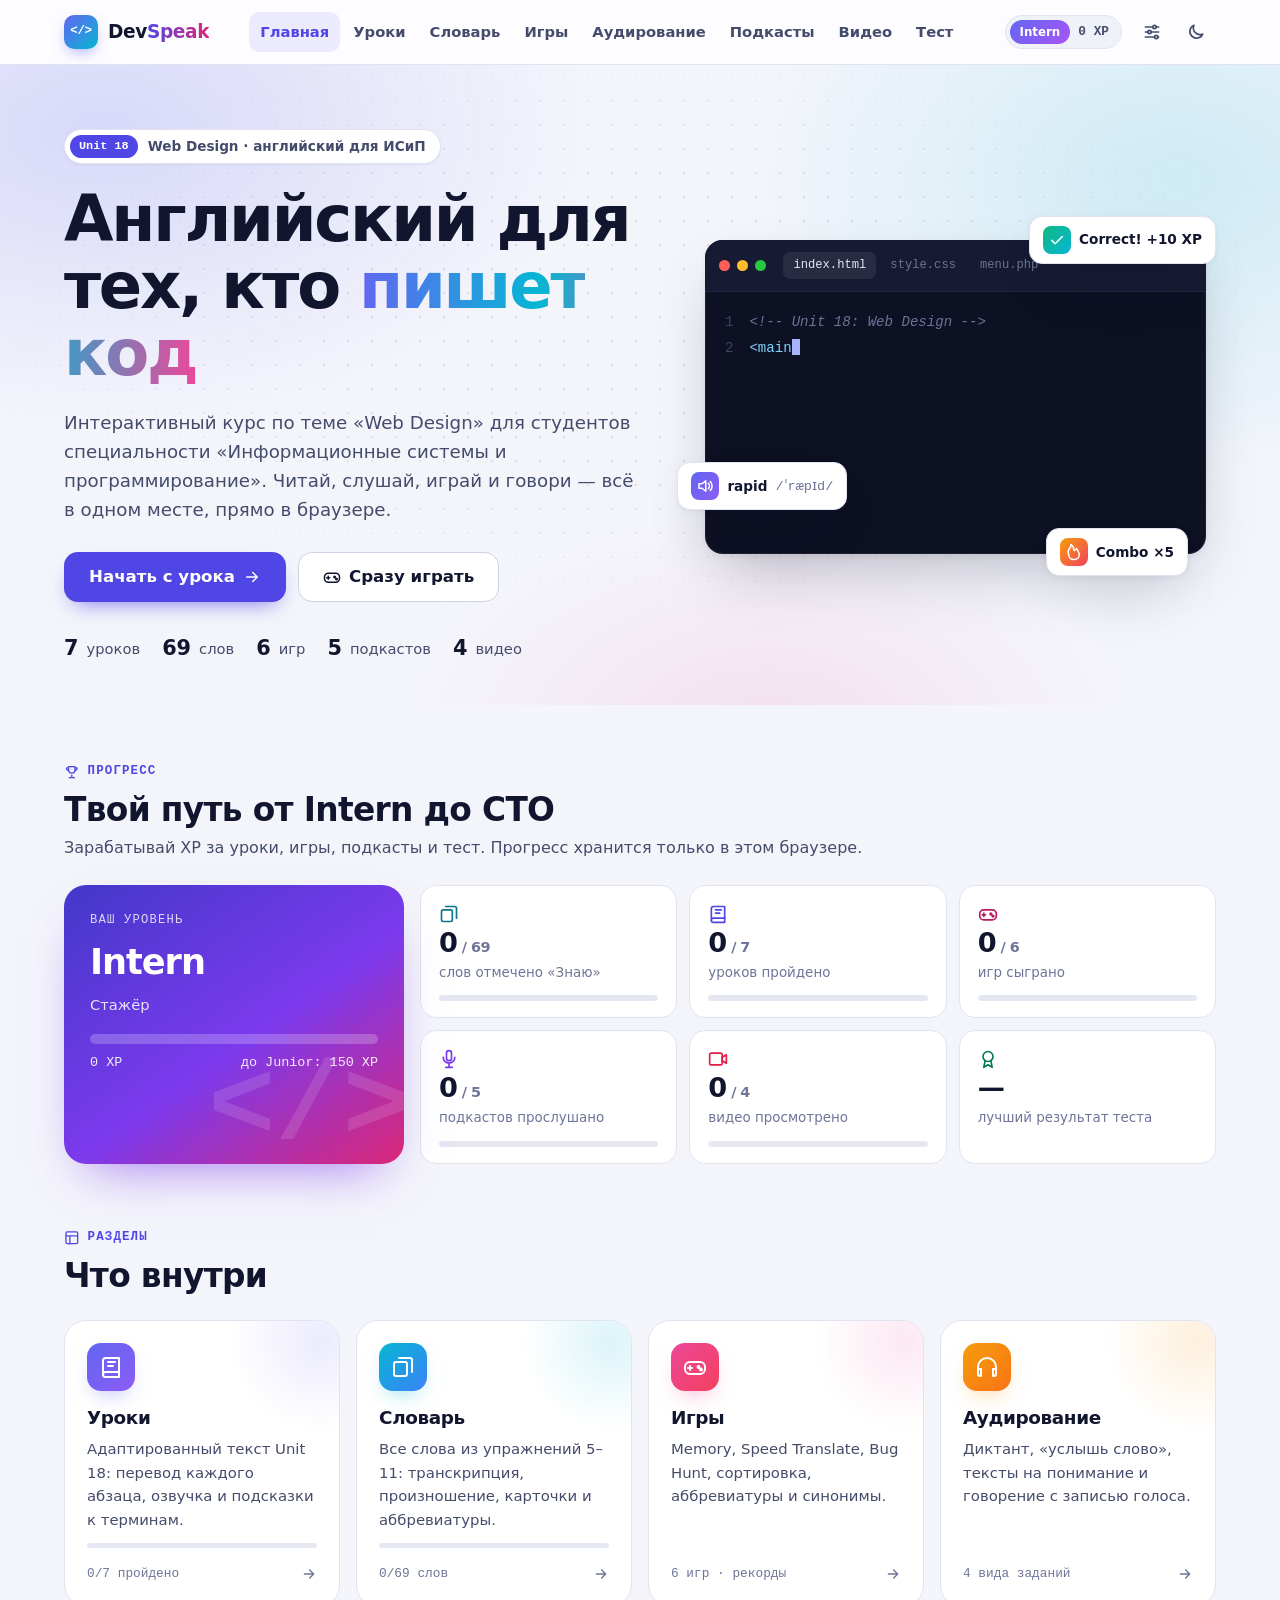
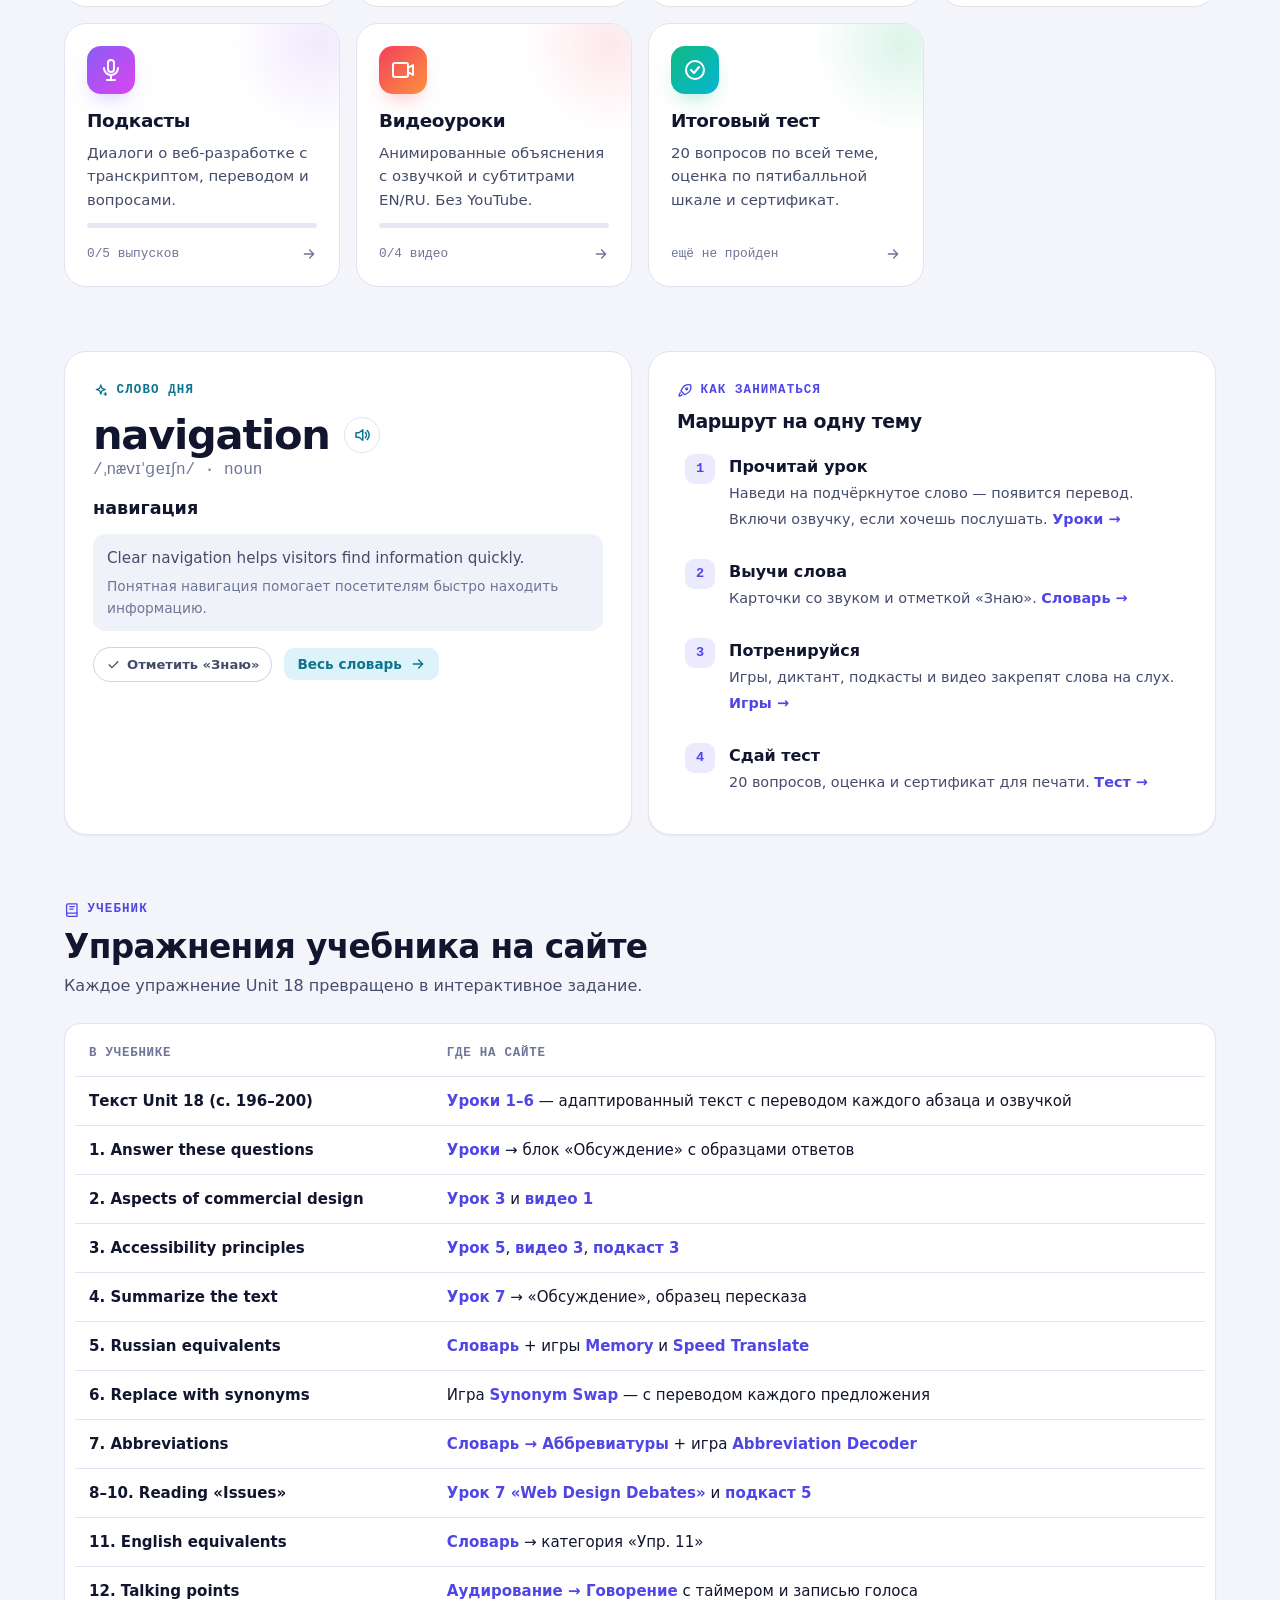
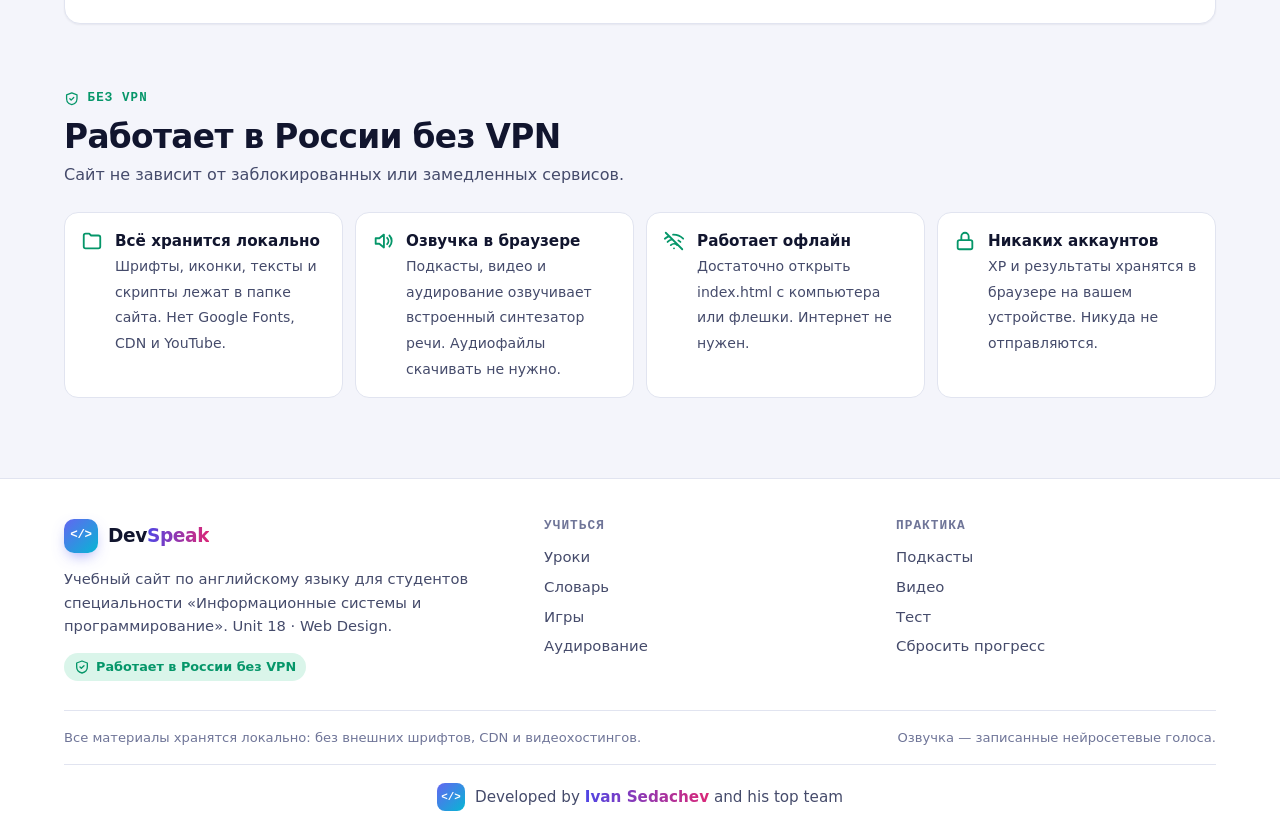
==== index.html @ ff0ae67a "DevSpeak: English for ISIP students — Unit 18 Web Design Static learning site: lessons, vocabulary, " ====
<!doctype html>
<html lang="ru">
<head>
  <meta charset="utf-8">
  <meta name="viewport" content="width=device-width, initial-scale=1">
  <title>DevSpeak — английский для ИСиП</title>
  <meta name="description" content="Интерактивный курс английского для студентов специальности «Информационные системы и программирование»: Unit 18 Web Design. Уроки, словарь, игры, аудирование, подкасты, видео и тест.">
  <meta name="theme-color" content="#4f46e5">
  <link rel="icon" href="assets/img/favicon.svg" type="image/svg+xml">
  <link rel="stylesheet" href="assets/css/style.css">
  <script>try{var t=localStorage.getItem('devspeak:theme');if(t)document.documentElement.dataset.theme=t}catch(e){}</script>
</head>
<body data-page="home">
  <div id="site-header"></div>

  <main id="main">
    <section class="hero">
      <div class="container hero-grid">
        <div>
          <span class="hero-badge"><b>Unit 18</b> Web Design · английский для ИСиП</span>
          <h1>Английский для тех, кто <span class="grad-text">пишет код</span></h1>
          <p class="hero-lead">Интерактивный курс по теме «Web Design» для студентов специальности «Информационные системы и программирование». Читай, слушай, играй и говори — всё в одном месте, прямо в браузере.</p>
          <div class="hero-cta">
            <a class="btn btn-primary btn-lg" href="lessons.html">Начать с урока <i data-icon="arrowRight"></i></a>
            <a class="btn btn-lg" href="games.html"><i data-icon="gamepad"></i> Сразу играть</a>
          </div>
          <div class="hero-facts" id="hero-facts"></div>
        </div>

        <div class="hero-visual" aria-hidden="true">
          <div class="code-window">
            <div class="cw-bar">
              <span class="cw-dot"></span><span class="cw-dot"></span><span class="cw-dot"></span>
              <div class="cw-tabs" id="cw-tabs"></div>
            </div>
            <div class="cw-body" id="cw-body"></div>
          </div>
          <div class="float-badge fb-1"><span class="ico"><i data-icon="check"></i></span> Correct! +10 XP</div>
          <div class="float-badge fb-2"><span class="ico"><i data-icon="volume"></i></span> rapid <span class="mono">/ˈræpɪd/</span></div>
          <div class="float-badge fb-3"><span class="ico"><i data-icon="flame"></i></span> Combo ×5</div>
        </div>
      </div>
    </section>

    <section class="section" id="progress">
      <div class="container">
        <div class="section-head">
          <div>
            <span class="eyebrow"><i data-icon="trophy"></i> Прогресс</span>
            <h2>Твой путь от Intern до CTO</h2>
            <p>Зарабатывай XP за уроки, игры, подкасты и тест. Прогресс хранится только в этом браузере.</p>
          </div>
        </div>
        <div class="progress-panel" id="progress-panel"></div>
      </div>
    </section>

    <section class="section">
      <div class="container">
        <div class="section-head">
          <div>
            <span class="eyebrow"><i data-icon="layout"></i> Разделы</span>
            <h2>Что внутри</h2>
          </div>
        </div>
        <div class="module-grid" id="module-grid"></div>
      </div>
    </section>

    <section class="section">
      <div class="container home-duo">
        <div class="card card-lg wotd ac-cyan" id="wotd"></div>
        <div class="card card-lg">
          <span class="eyebrow"><i data-icon="rocket"></i> Как заниматься</span>
          <h3 style="margin-bottom:10px">Маршрут на одну тему</h3>
          <ol class="path">
            <li><div><b>Прочитай урок</b><span>Наведи на подчёркнутое слово — появится перевод. Включи озвучку, если хочешь послушать. <a href="lessons.html">Уроки →</a></span></div></li>
            <li><div><b>Выучи слова</b><span>Карточки со звуком и отметкой «Знаю». <a href="vocabulary.html">Словарь →</a></span></div></li>
            <li><div><b>Потренируйся</b><span>Игры, диктант, подкасты и видео закрепят слова на слух. <a href="games.html">Игры →</a></span></div></li>
            <li><div><b>Сдай тест</b><span>20 вопросов, оценка и сертификат для печати. <a href="test.html">Тест →</a></span></div></li>
          </ol>
        </div>
      </div>
    </section>

    <section class="section">
      <div class="container">
        <div class="section-head">
          <div>
            <span class="eyebrow"><i data-icon="book"></i> Учебник</span>
            <h2>Упражнения учебника на сайте</h2>
            <p>Каждое упражнение Unit 18 превращено в интерактивное задание.</p>
          </div>
        </div>
        <div class="card table-wrap" style="padding:8px 10px">
          <table class="map-table">
            <thead><tr><th>В учебнике</th><th>Где на сайте</th></tr></thead>
            <tbody>
              <tr><td>Текст Unit 18 (с. 196–200)</td><td><a href="lessons.html">Уроки 1–6</a> — адаптированный текст с переводом каждого абзаца и озвучкой</td></tr>
              <tr><td>1. Answer these questions</td><td><a href="lessons.html">Уроки</a> → блок «Обсуждение» с образцами ответов</td></tr>
              <tr><td>2. Aspects of commercial design</td><td><a href="lessons.html#l3">Урок 3</a> и <a href="video.html">видео 1</a></td></tr>
              <tr><td>3. Accessibility principles</td><td><a href="lessons.html#l5">Урок 5</a>, <a href="video.html#v3">видео 3</a>, <a href="podcasts.html#p3">подкаст 3</a></td></tr>
              <tr><td>4. Summarize the text</td><td><a href="lessons.html#l7">Урок 7</a> → «Обсуждение», образец пересказа</td></tr>
              <tr><td>5. Russian equivalents</td><td><a href="vocabulary.html">Словарь</a> + игры <a href="games.html#memory">Memory</a> и <a href="games.html#speed">Speed Translate</a></td></tr>
              <tr><td>6. Replace with synonyms</td><td>Игра <a href="games.html#synonym">Synonym Swap</a> — с переводом каждого предложения</td></tr>
              <tr><td>7. Abbreviations</td><td><a href="vocabulary.html#abbr">Словарь → Аббревиатуры</a> + игра <a href="games.html#abbr">Abbreviation Decoder</a></td></tr>
              <tr><td>8–10. Reading «Issues»</td><td><a href="lessons.html#l7">Урок 7 «Web Design Debates»</a> и <a href="podcasts.html#p5">подкаст 5</a></td></tr>
              <tr><td>11. English equivalents</td><td><a href="vocabulary.html">Словарь</a> → категория «Упр. 11»</td></tr>
              <tr><td>12. Talking points</td><td><a href="listening.html#speaking">Аудирование → Говорение</a> с таймером и записью голоса</td></tr>
            </tbody>
          </table>
        </div>
      </div>
    </section>

    <section class="section">
      <div class="container">
        <div class="section-head">
          <div>
            <span class="eyebrow ac-green" style="color:var(--success)"><i data-icon="shield"></i> Без VPN</span>
            <h2>Работает в России без VPN</h2>
            <p>Сайт не зависит от заблокированных или замедленных сервисов.</p>
          </div>
        </div>
        <div class="feature-list">
          <div class="feature"><i data-icon="folder"></i><div><b>Всё хранится локально</b><span>Шрифты, иконки, тексты и скрипты лежат в папке сайта. Нет Google Fonts, CDN и YouTube.</span></div></div>
          <div class="feature"><i data-icon="volume"></i><div><b>Озвучка в браузере</b><span>Подкасты, видео и аудирование озвучивает встроенный синтезатор речи. Аудиофайлы скачивать не нужно.</span></div></div>
          <div class="feature"><i data-icon="wifiOff"></i><div><b>Работает офлайн</b><span>Достаточно открыть index.html с компьютера или флешки. Интернет не нужен.</span></div></div>
          <div class="feature"><i data-icon="lock"></i><div><b>Никаких аккаунтов</b><span>XP и результаты хранятся в браузере на вашем устройстве. Никуда не отправляются.</span></div></div>
        </div>
      </div>
    </section>
  </main>

  <div id="site-footer"></div>

  <script src="assets/js/data/vocab.js"></script>
  <script src="assets/js/data/lessons.js"></script>
  <script src="assets/js/data/media.js"></script>
  <script src="assets/js/data/practice.js"></script>
  <script src="assets/js/data/audio.js"></script>
  <script src="assets/js/core.js"></script>
  <script src="assets/js/pages/home.js"></script>
</body>
</html>
---- assets/css/style.css ----
/* =========================================================
   DevSpeak — English for ISIP students (Unit 18: Web Design)
   Pure CSS. No external fonts, frameworks or CDNs.
   ========================================================= */

/* ---------- Tokens ---------- */
:root {
  --font: "Segoe UI Variable Text", "Segoe UI", system-ui, -apple-system, Roboto, "Helvetica Neue", Arial, sans-serif;
  --font-display: "Segoe UI Variable Display", "Segoe UI", system-ui, -apple-system, Roboto, "Helvetica Neue", Arial, sans-serif;
  --mono: "Cascadia Code", "JetBrains Mono", "Fira Code", Consolas, "SFMono-Regular", Menlo, monospace;
  --radius-sm: 10px;
  --radius: 16px;
  --radius-lg: 22px;
  --container: 1200px;
  --header-h: 64px;

  color-scheme: light;
  --bg: #f4f5fb;
  --surface: #ffffff;
  --surface-2: #f0f2f9;
  --surface-3: #e5e8f3;
  --text: #11152e;
  --text-2: #454b6b;
  --muted: #6f7598;
  --border: #e1e4f0;
  --border-2: #cdd2e5;
  --primary: #4f46e5;
  --primary-strong: #4f46e5;
  --primary-soft: #ecebfd;
  --grid-dot: rgba(17, 21, 46, .11);
  --glass: rgba(255, 255, 255, .78);

  --indigo: #4f46e5;  --indigo-soft: #ecebfd;
  --cyan: #0e7490;    --cyan-soft: #dcf4f9;
  --pink: #be185d;    --pink-soft: #fce8f2;
  --orange: #b45309;  --orange-soft: #fdf0dc;
  --violet: #7c3aed;  --violet-soft: #f1eafe;
  --rose: #e11d48;    --rose-soft: #fde8ec;
  --green: #047857;   --green-soft: #dcf4ea;
  --danger: #dc2626;  --danger-soft: #fde7e7;
  --success: #059669; --success-soft: #daf5ea;

  --shadow-sm: 0 1px 2px rgba(17, 21, 46, .06);
  --shadow: 0 1px 2px rgba(17, 21, 46, .05), 0 8px 24px -8px rgba(17, 21, 46, .14);
  --shadow-lg: 0 2px 6px rgba(17, 21, 46, .05), 0 28px 60px -18px rgba(17, 21, 46, .28);

  --hero-glow-1: rgba(99, 102, 241, .20);
  --hero-glow-2: rgba(6, 182, 212, .16);
  --hero-glow-3: rgba(236, 72, 153, .12);
  --brand-grad: linear-gradient(90deg, #4f46e5, #db2777);

  /* code surfaces are always dark */
  --code-bg: #0e1124;
  --code-bar: #161a33;
  --code-text: #e2e6f5;
  --code-muted: #6c7396;
  --tk-tag: #7dd3fc;
  --tk-attr: #c4b5fd;
  --tk-str: #86efac;
  --tk-com: #6c7396;
  --tk-kw: #f9a8d4;
  --tk-var: #fcd34d;
  --tk-num: #fdba74;
  --tk-prop: #67e8f9;
}

@media (prefers-color-scheme: dark) {
  :root:not([data-theme="light"]) {
    color-scheme: dark;
    --bg: #090c1a;
    --surface: #11152a;
    --surface-2: #171c35;
    --surface-3: #212747;
    --text: #eceefb;
    --text-2: #b3b9d8;
    --muted: #8087ab;
    --border: #232948;
    --border-2: #333a63;
    --primary: #a5a0ff;
    --primary-strong: #5b52f0;
    --primary-soft: rgba(129, 120, 255, .16);
    --grid-dot: rgba(255, 255, 255, .07);
    --glass: rgba(9, 12, 26, .78);
    --indigo: #a5a0ff;  --indigo-soft: rgba(129, 120, 255, .16);
    --cyan: #5ee0f5;    --cyan-soft: rgba(34, 211, 238, .13);
    --pink: #f78cc4;    --pink-soft: rgba(244, 114, 182, .14);
    --orange: #fbbf5c;  --orange-soft: rgba(251, 191, 36, .13);
    --violet: #c4a8ff;  --violet-soft: rgba(167, 139, 250, .15);
    --rose: #fb7f96;    --rose-soft: rgba(251, 113, 133, .14);
    --green: #4ade9c;   --green-soft: rgba(52, 211, 153, .13);
    --danger: #f87171;  --danger-soft: rgba(248, 113, 113, .15);
    --success: #34d399; --success-soft: rgba(52, 211, 153, .15);
    --shadow-sm: 0 1px 2px rgba(0, 0, 0, .4);
    --shadow: 0 1px 2px rgba(0, 0, 0, .3), 0 10px 30px -10px rgba(0, 0, 0, .6);
    --shadow-lg: 0 30px 60px -20px rgba(0, 0, 0, .75);
    --hero-glow-1: rgba(99, 102, 241, .30);
    --hero-glow-2: rgba(6, 182, 212, .16);
    --hero-glow-3: rgba(236, 72, 153, .15);
    --brand-grad: linear-gradient(90deg, #a5a0ff, #f78cc4);
  }
}

:root[data-theme="dark"] {
  color-scheme: dark;
  --bg: #090c1a;
  --surface: #11152a;
  --surface-2: #171c35;
  --surface-3: #212747;
  --text: #eceefb;
  --text-2: #b3b9d8;
  --muted: #8087ab;
  --border: #232948;
  --border-2: #333a63;
  --primary: #a5a0ff;
  --primary-strong: #5b52f0;
  --primary-soft: rgba(129, 120, 255, .16);
  --grid-dot: rgba(255, 255, 255, .07);
  --glass: rgba(9, 12, 26, .78);
  --indigo: #a5a0ff;  --indigo-soft: rgba(129, 120, 255, .16);
  --cyan: #5ee0f5;    --cyan-soft: rgba(34, 211, 238, .13);
  --pink: #f78cc4;    --pink-soft: rgba(244, 114, 182, .14);
  --orange: #fbbf5c;  --orange-soft: rgba(251, 191, 36, .13);
  --violet: #c4a8ff;  --violet-soft: rgba(167, 139, 250, .15);
  --rose: #fb7f96;    --rose-soft: rgba(251, 113, 133, .14);
  --green: #4ade9c;   --green-soft: rgba(52, 211, 153, .13);
  --danger: #f87171;  --danger-soft: rgba(248, 113, 113, .15);
  --success: #34d399; --success-soft: rgba(52, 211, 153, .15);
  --shadow-sm: 0 1px 2px rgba(0, 0, 0, .4);
  --shadow: 0 1px 2px rgba(0, 0, 0, .3), 0 10px 30px -10px rgba(0, 0, 0, .6);
  --shadow-lg: 0 30px 60px -20px rgba(0, 0, 0, .75);
  --hero-glow-1: rgba(99, 102, 241, .30);
  --hero-glow-2: rgba(6, 182, 212, .16);
  --hero-glow-3: rgba(236, 72, 153, .15);
  --brand-grad: linear-gradient(90deg, #a5a0ff, #f78cc4);
}

/* Module accents */
.ac-indigo { --accent: var(--indigo); --accent-soft: var(--indigo-soft); --accent-grad: linear-gradient(135deg, #6366f1, #8b5cf6); --accent-shadow: rgba(99, 102, 241, .55); }
.ac-cyan   { --accent: var(--cyan);   --accent-soft: var(--cyan-soft);   --accent-grad: linear-gradient(135deg, #06b6d4, #3b82f6); --accent-shadow: rgba(6, 182, 212, .5); }
.ac-pink   { --accent: var(--pink);   --accent-soft: var(--pink-soft);   --accent-grad: linear-gradient(135deg, #ec4899, #f43f5e); --accent-shadow: rgba(236, 72, 153, .5); }
.ac-orange { --accent: var(--orange); --accent-soft: var(--orange-soft); --accent-grad: linear-gradient(135deg, #f59e0b, #f97316); --accent-shadow: rgba(245, 158, 11, .5); }
.ac-violet { --accent: var(--violet); --accent-soft: var(--violet-soft); --accent-grad: linear-gradient(135deg, #8b5cf6, #d946ef); --accent-shadow: rgba(139, 92, 246, .5); }
.ac-rose   { --accent: var(--rose);   --accent-soft: var(--rose-soft);   --accent-grad: linear-gradient(135deg, #f43f5e, #fb923c); --accent-shadow: rgba(244, 63, 94, .5); }
.ac-green  { --accent: var(--green);  --accent-soft: var(--green-soft);  --accent-grad: linear-gradient(135deg, #10b981, #06b6d4); --accent-shadow: rgba(16, 185, 129, .5); }

/* ---------- Base ---------- */
*, *::before, *::after { box-sizing: border-box; }
html { -webkit-text-size-adjust: 100%; scroll-padding-top: calc(var(--header-h) + 16px); }
body {
  margin: 0;
  min-height: 100vh;
  display: flex;
  flex-direction: column;
  font-family: var(--font);
  font-size: 16px;
  line-height: 1.6;
  color: var(--text);
  background: var(--bg);
  -webkit-font-smoothing: antialiased;
  overflow-x: hidden;
}
main { flex: 1; }
img, svg { display: block; max-width: 100%; }
a { color: inherit; text-decoration: none; }
button, input, select, textarea { font: inherit; color: inherit; }
button { cursor: pointer; }
h1, h2, h3, h4 { font-family: var(--font-display); line-height: 1.15; letter-spacing: -0.02em; margin: 0 0 .5em; color: var(--text); }
h1 { font-size: clamp(2rem, 4.2vw, 3rem); font-weight: 800; }
h2 { font-size: clamp(1.5rem, 2.6vw, 2.05rem); font-weight: 750; }
h3 { font-size: 1.18rem; font-weight: 700; }
p { margin: 0 0 1em; }
::selection { background: rgba(99, 102, 241, .25); }
:focus-visible { outline: 3px solid var(--primary); outline-offset: 2px; }
[hidden] { display: none !important; }
.container { width: 100%; max-width: var(--container); margin: 0 auto; padding: 0 24px; }
@media (max-width: 600px) { .container { padding: 0 16px; } }
.sr-only { position: absolute; width: 1px; height: 1px; padding: 0; margin: -1px; overflow: hidden; clip: rect(0 0 0 0); white-space: nowrap; border: 0; }
.muted { color: var(--muted); }
.mono { font-family: var(--mono); }
.mono, .cw-body, .sc-codewin pre, code, pre { font-variant-ligatures: none; font-feature-settings: "calt" 0, "liga" 0; }
.i { width: 1.25em; height: 1.25em; fill: none; stroke: currentColor; stroke-width: 2; stroke-linecap: round; stroke-linejoin: round; flex: none; }
.stack { display: flex; flex-direction: column; gap: 16px; }
.row { display: flex; align-items: center; gap: 12px; flex-wrap: wrap; }
.spacer { flex: 1; }
.center { text-align: center; }

/* ---------- Header ---------- */
.site-header {
  position: sticky; top: 0; z-index: 50;
  background: var(--glass);
  backdrop-filter: saturate(170%) blur(14px);
  -webkit-backdrop-filter: saturate(170%) blur(14px);
  border-bottom: 1px solid var(--border);
}
.header-inner { height: var(--header-h); display: flex; align-items: center; gap: 16px; }
.brand { display: inline-flex; align-items: center; gap: 10px; font-family: var(--font-display); font-weight: 800; font-size: 1.16rem; letter-spacing: -0.02em; flex: none; }
.brand-mark {
  width: 34px; height: 34px; border-radius: 10px; display: grid; place-items: center;
  background: linear-gradient(135deg, #6366f1, #06b6d4); color: #fff;
  font-family: var(--mono); font-size: .78rem; font-weight: 700;
  box-shadow: 0 6px 16px -6px rgba(99, 102, 241, .8);
}
.brand-name b { background: var(--brand-grad); -webkit-background-clip: text; background-clip: text; color: transparent; }
.nav { flex: 1; display: flex; align-items: center; justify-content: center; gap: 2px; }
.nav a {
  display: inline-flex; align-items: center; gap: 10px;
  padding: 8px 11px; border-radius: 10px;
  font-size: .92rem; font-weight: 600; color: var(--text-2); white-space: nowrap;
  transition: background .15s, color .15s;
}
.nav a .i { display: none; width: 20px; height: 20px; }
.nav a:hover { background: var(--surface-2); color: var(--text); }
.nav a.is-active { color: var(--primary); background: var(--primary-soft); }
.header-actions { position: relative; display: flex; align-items: center; gap: 4px; flex: none; }
.icon-btn {
  width: 40px; height: 40px; display: inline-grid; place-items: center; border-radius: 11px;
  border: 1px solid transparent; background: transparent; color: var(--text-2); transition: .15s;
}
.icon-btn:hover { background: var(--surface-2); color: var(--text); }
.icon-btn .i { width: 20px; height: 20px; }
.icon-btn.sm { width: 32px; height: 32px; border-radius: 9px; }
.icon-btn.sm .i { width: 17px; height: 17px; }
.menu-btn { display: none; }
.xp-chip {
  display: inline-flex; align-items: center; gap: 8px; padding: 4px 12px 4px 4px; margin-right: 6px;
  border-radius: 999px; background: var(--surface-2); border: 1px solid var(--border);
  font-size: .8rem; font-weight: 650; white-space: nowrap;
}
.xp-lvl { padding: 3px 10px; border-radius: 999px; background: linear-gradient(135deg, #6366f1, #a855f7); color: #fff; font-size: .74rem; }
.xp-num { font-family: var(--mono); color: var(--text-2); }
@media (max-width: 1080px) {
  .menu-btn { display: inline-grid; }
  .nav {
    position: absolute; top: var(--header-h); left: 0; right: 0;
    display: none; flex-direction: column; align-items: stretch; gap: 2px;
    padding: 10px 16px 18px; background: var(--surface);
    border-bottom: 1px solid var(--border); box-shadow: var(--shadow-lg);
    max-height: calc(100vh - var(--header-h)); overflow-y: auto;
  }
  .site-header.nav-open .nav { display: flex; }
  .nav a { padding: 12px 14px; font-size: 1rem; }
  .nav a .i { display: block; }
  .header-actions { margin-left: auto; }
}
@media (max-width: 480px) {
  .xp-num { display: none; }
  .xp-chip { padding-right: 4px; margin-right: 0; }
  .brand-name { display: none; }
}

/* Popover (voice settings) */
.popover {
  position: absolute; top: calc(100% + 12px); right: 0; z-index: 60;
  width: min(340px, calc(100vw - 32px));
  background: var(--surface); border: 1px solid var(--border); border-radius: 16px;
  box-shadow: var(--shadow-lg); padding: 16px;
}
.pop-head { display: flex; align-items: center; justify-content: space-between; margin-bottom: 12px; }
.pop-head strong { font-size: 1rem; }
.field { display: flex; flex-direction: column; gap: 6px; margin-bottom: 14px; font-size: .88rem; color: var(--text-2); font-weight: 600; }
.pop-note { font-size: .82rem; color: var(--text-2); margin: 12px 0 0; line-height: 1.5; }
.pop-note.warn { padding: 10px 12px; border-radius: 10px; background: var(--orange-soft); color: var(--text); }
input[type="range"] { width: 100%; accent-color: var(--primary-strong); }

/* ---------- Footer ---------- */
.site-footer { margin-top: 72px; border-top: 1px solid var(--border); background: var(--surface); }
.footer-inner { display: grid; grid-template-columns: 1.4fr 1fr 1fr; gap: 32px; padding: 40px 0 28px; }
.footer-inner p { color: var(--text-2); font-size: .92rem; }
.footer-inner h4 { font-size: .8rem; text-transform: uppercase; letter-spacing: .08em; color: var(--muted); margin-bottom: 12px; font-family: var(--mono); }
.footer-links { list-style: none; margin: 0; padding: 0; display: grid; gap: 6px; font-size: .93rem; color: var(--text-2); }
.footer-links a:hover { color: var(--primary); }
.footer-bottom { border-top: 1px solid var(--border); padding: 16px 0; font-size: .82rem; color: var(--muted); display: flex; justify-content: space-between; gap: 12px; flex-wrap: wrap; }
.footer-credit { display: flex; align-items: center; justify-content: center; gap: 10px; padding: 18px 0 28px; border-top: 1px solid var(--border); font-size: .95rem; color: var(--text-2); text-align: center; }
.footer-credit b { background: var(--brand-grad); -webkit-background-clip: text; background-clip: text; color: transparent; font-weight: 800; }
.credit-mark { flex: none; width: 28px; height: 28px; border-radius: 8px; display: grid; place-items: center; background: linear-gradient(135deg, #6366f1, #06b6d4); color: #fff; font-family: var(--mono); font-size: .68rem; font-weight: 700; }
.no-vpn { display: inline-flex; align-items: center; gap: 6px; padding: 4px 10px; border-radius: 999px; background: var(--success-soft); color: var(--success); font-weight: 650; font-size: .8rem; }
@media (max-width: 800px) { .footer-inner { grid-template-columns: 1fr; gap: 20px; } }

/* ---------- Buttons ---------- */
.btn {
  --b-bg: var(--surface); --b-fg: var(--text); --b-bd: var(--border-2);
  display: inline-flex; align-items: center; justify-content: center; gap: 8px;
  padding: 11px 18px; border-radius: 12px; border: 1px solid var(--b-bd);
  background: var(--b-bg); color: var(--b-fg);
  font-weight: 650; font-size: .95rem; line-height: 1.2; white-space: nowrap; user-select: none;
  transition: transform .12s ease, box-shadow .15s, background .15s, border-color .15s, filter .15s;
}
.btn:hover { border-color: var(--muted); }
.btn:active { transform: translateY(1px) scale(.985); }
.btn .i { width: 18px; height: 18px; }
.btn-primary { --b-bg: var(--primary-strong); --b-fg: #fff; --b-bd: transparent; box-shadow: 0 10px 22px -10px rgba(79, 70, 229, .75); }
.btn-primary:hover { filter: brightness(1.1); border-color: transparent; }
.btn-grad { --b-fg: #fff; --b-bd: transparent; background: var(--accent-grad, linear-gradient(135deg, #6366f1, #8b5cf6)); box-shadow: 0 10px 22px -10px var(--accent-shadow, rgba(99, 102, 241, .6)); }
.btn-grad:hover { filter: brightness(1.08); border-color: transparent; }
.btn-soft { --b-bg: var(--accent-soft, var(--primary-soft)); --b-fg: var(--accent, var(--primary)); --b-bd: transparent; }
.btn-soft:hover { border-color: transparent; filter: brightness(.97); }
.btn-ghost { --b-bg: transparent; }
.btn-ok { --b-bg: var(--success-soft); --b-fg: var(--success); --b-bd: transparent; }
.btn-bad { --b-bg: var(--danger-soft); --b-fg: var(--danger); --b-bd: transparent; }
.btn-ok:hover, .btn-bad:hover { border-color: transparent; filter: brightness(.97); }
.btn-sm { padding: 7px 12px; font-size: .85rem; border-radius: 10px; }
.btn-sm .i { width: 16px; height: 16px; }
.btn-lg { padding: 14px 24px; font-size: 1.04rem; border-radius: 14px; }
.btn-block { width: 100%; }
.btn:disabled, .btn.is-disabled { opacity: .5; pointer-events: none; }

.say-btn {
  width: 36px; height: 36px; border-radius: 50%; display: inline-grid; place-items: center; flex: none;
  border: 1px solid var(--border); background: var(--surface); color: var(--accent, var(--primary)); transition: .15s;
}
.say-btn:hover { background: var(--accent-soft, var(--primary-soft)); border-color: transparent; }
.say-btn .i { width: 18px; height: 18px; }
.say-btn.sm { width: 30px; height: 30px; }
.say-btn.sm .i { width: 15px; height: 15px; }
.is-speaking { animation: speak-pulse 1.1s ease-in-out infinite; background: var(--accent-soft, var(--primary-soft)) !important; }
@keyframes speak-pulse {
  0%, 100% { box-shadow: 0 0 0 0 rgba(99, 102, 241, .45); }
  50% { box-shadow: 0 0 0 7px rgba(99, 102, 241, 0); }
}

/* ---------- Form controls ---------- */
.input {
  width: 100%; padding: 11px 14px; border-radius: 12px; border: 1px solid var(--border-2);
  background: var(--surface); color: var(--text); transition: border-color .15s, box-shadow .15s;
}
.input::placeholder { color: var(--muted); }
.input:focus { outline: none; border-color: var(--primary); box-shadow: 0 0 0 4px var(--primary-soft); }
select.input { cursor: pointer; }
textarea.input { resize: vertical; min-height: 90px; line-height: 1.5; }
.search { position: relative; }
.search .i { position: absolute; left: 14px; top: 50%; transform: translateY(-50%); color: var(--muted); width: 18px; height: 18px; }
.search .input { padding-left: 42px; }

/* ---------- Cards, chips, tabs, bars ---------- */
.card { background: var(--surface); border: 1px solid var(--border); border-radius: var(--radius); padding: 24px; box-shadow: var(--shadow-sm); }
.card-lg { border-radius: var(--radius-lg); padding: 28px; }
@media (max-width: 600px) { .card, .card-lg { padding: 18px; } }
.chip {
  display: inline-flex; align-items: center; gap: 6px; padding: 6px 12px; border-radius: 999px;
  background: var(--surface); border: 1px solid var(--border); color: var(--text-2);
  font-size: .86rem; font-weight: 600; transition: .15s; white-space: nowrap;
}
button.chip:hover { border-color: var(--border-2); color: var(--text); }
.chip.is-active { background: var(--accent-soft, var(--primary-soft)); color: var(--accent, var(--primary)); border-color: transparent; }
.chip .i { width: 15px; height: 15px; }
.chips { display: flex; flex-wrap: wrap; gap: 8px; }
.tag-pill { display: inline-flex; align-items: center; gap: 4px; padding: 2px 8px; border-radius: 6px; background: var(--surface-2); color: var(--muted); font-size: .74rem; font-weight: 650; font-family: var(--mono); }
.badge { display: inline-flex; align-items: center; gap: 6px; padding: 4px 10px; border-radius: 999px; font-size: .78rem; font-weight: 700; background: var(--accent-soft, var(--primary-soft)); color: var(--accent, var(--primary)); }
.badge.ok { background: var(--success-soft); color: var(--success); }
.badge .i { width: 14px; height: 14px; }

.tabs { display: inline-flex; gap: 4px; padding: 4px; border-radius: 14px; background: var(--surface-2); border: 1px solid var(--border); flex-wrap: wrap; }
.tab {
  display: inline-flex; align-items: center; gap: 8px; padding: 9px 16px; border-radius: 10px; border: 0;
  background: transparent; color: var(--text-2); font-weight: 650; font-size: .93rem; transition: .15s;
}
.tab .i { width: 18px; height: 18px; }
.tab:hover { color: var(--text); }
.tab.is-active { background: var(--surface); color: var(--accent, var(--primary)); box-shadow: var(--shadow); }
@media (max-width: 600px) { .tabs { display: flex; } .tab { flex: 1 1 auto; justify-content: center; padding: 9px 10px; font-size: .86rem; } }

.bar { height: 8px; border-radius: 99px; background: var(--surface-3); overflow: hidden; }
.bar > span { display: block; height: 100%; width: var(--p, 0%); border-radius: inherit; background: var(--accent-grad, linear-gradient(90deg, #6366f1, #06b6d4)); transition: width .4s ease; }

.kbd { display: inline-block; padding: 1px 7px; border-radius: 6px; border: 1px solid var(--border-2); border-bottom-width: 2px; font-family: var(--mono); font-size: .78rem; color: var(--text-2); background: var(--surface); }

.notice { display: flex; gap: 12px; align-items: flex-start; padding: 14px 16px; border-radius: 14px; background: var(--orange-soft); color: var(--text); font-size: .92rem; margin-bottom: 20px; }
.notice .i { color: var(--orange); margin-top: 2px; }
.notice b { display: block; margin-bottom: 2px; }
.notice.info { background: var(--primary-soft); }
.notice.info .i { color: var(--primary); }

/* ---------- Section / page hero ---------- */
.section { padding: 56px 0 8px; }
.section-head { display: flex; align-items: flex-end; justify-content: space-between; gap: 16px; margin-bottom: 24px; flex-wrap: wrap; }
.section-head h2 { margin: 0; }
.section-head p { margin: 6px 0 0; color: var(--text-2); }
.eyebrow {
  display: inline-flex; align-items: center; gap: 8px; margin-bottom: 10px;
  font-family: var(--mono); font-size: .78rem; font-weight: 650; text-transform: uppercase; letter-spacing: .09em;
  color: var(--accent, var(--primary));
}
.page-hero { position: relative; isolation: isolate; padding: 44px 0 28px; }
.page-hero::before {
  content: ""; position: absolute; inset: 0; z-index: -1; pointer-events: none;
  background:
    radial-gradient(520px 240px at 12% 20%, var(--accent-soft, var(--primary-soft)), transparent 72%),
    radial-gradient(480px 220px at 88% 0%, var(--hero-glow-2), transparent 70%);
}
.page-hero-inner { display: flex; align-items: center; gap: 20px; }
.page-icon {
  width: 64px; height: 64px; border-radius: 18px; flex: none; display: grid; place-items: center;
  background: var(--accent-grad); color: #fff; box-shadow: 0 14px 30px -12px var(--accent-shadow);
}
.page-icon .i { width: 30px; height: 30px; }
.page-hero h1 { margin: 0 0 6px; }
.page-hero .lead { color: var(--text-2); font-size: 1.06rem; max-width: 70ch; margin: 0; }
@media (max-width: 600px) { .page-hero-inner { align-items: flex-start; } .page-icon { width: 52px; height: 52px; border-radius: 15px; } .page-icon .i { width: 24px; height: 24px; } }

/* ---------- Home: hero ---------- */
.hero { position: relative; isolation: isolate; padding: 64px 0 40px; }
.hero::before {
  content: ""; position: absolute; inset: 0; z-index: -2;
  background:
    radial-gradient(700px 420px at 8% 10%, var(--hero-glow-1), transparent 70%),
    radial-gradient(620px 420px at 92% 18%, var(--hero-glow-2), transparent 70%),
    radial-gradient(520px 320px at 60% 105%, var(--hero-glow-3), transparent 70%);
}
.hero::after {
  content: ""; position: absolute; inset: 0; z-index: -1;
  background-image: radial-gradient(var(--grid-dot) 1px, transparent 1px);
  background-size: 24px 24px;
  -webkit-mask-image: radial-gradient(ellipse 70% 65% at 50% 40%, #000 30%, transparent 80%);
  mask-image: radial-gradient(ellipse 70% 65% at 50% 40%, #000 30%, transparent 80%);
}
.hero-grid { display: grid; grid-template-columns: 1.05fr .95fr; gap: 56px; align-items: center; }
.hero h1 { font-size: clamp(2.3rem, 5.2vw, 4rem); line-height: 1.05; letter-spacing: -0.035em; margin-bottom: 20px; }
.grad-text { background: linear-gradient(92deg, #6366f1 0%, #06b6d4 50%, #ec4899 100%); -webkit-background-clip: text; background-clip: text; color: transparent; }
.hero-lead { font-size: 1.14rem; color: var(--text-2); max-width: 54ch; margin-bottom: 28px; }
.hero-cta { display: flex; flex-wrap: wrap; gap: 12px; }
.hero-badge {
  display: inline-flex; align-items: center; gap: 10px; padding: 5px 14px 5px 5px; margin-bottom: 22px;
  border-radius: 999px; background: var(--surface); border: 1px solid var(--border);
  font-size: .85rem; font-weight: 600; color: var(--text-2); box-shadow: var(--shadow-sm);
}
.hero-badge b { background: var(--primary-strong); color: #fff; padding: 2px 9px; border-radius: 999px; font-family: var(--mono); font-size: .74rem; }
.hero-facts { display: flex; flex-wrap: wrap; gap: 8px 22px; margin-top: 30px; color: var(--text-2); font-size: .92rem; }
.hero-facts span { display: inline-flex; align-items: center; gap: 8px; }
.hero-facts b { font-family: var(--font-display); font-size: 1.3rem; color: var(--text); }
.hero-visual { position: relative; padding: 20px 10px; }
@media (max-width: 960px) {
  .hero-grid { grid-template-columns: 1fr; gap: 36px; }
  .hero { padding-top: 40px; }
}

/* Code window */
.code-window { position: relative; background: var(--code-bg); border-radius: 18px; color: var(--code-text); overflow: hidden; box-shadow: var(--shadow-lg), inset 0 0 0 1px rgba(255, 255, 255, .06); }
.cw-bar { display: flex; align-items: center; gap: 7px; padding: 12px 14px; background: var(--code-bar); border-bottom: 1px solid rgba(255, 255, 255, .06); }
.cw-dot { width: 11px; height: 11px; border-radius: 50%; background: #ff5f57; }
.cw-dot:nth-child(2) { background: #febc2e; }
.cw-dot:nth-child(3) { background: #28c840; }
.cw-tabs { display: flex; gap: 4px; margin-left: 10px; font-family: var(--mono); font-size: .76rem; overflow: hidden; }
.cw-tab { padding: 4px 10px; border-radius: 7px; color: var(--code-muted); white-space: nowrap; transition: .2s; }
.cw-tab.is-active { background: rgba(255, 255, 255, .08); color: var(--code-text); }
.cw-body { font-family: var(--mono); font-size: .88rem; line-height: 1.8; padding: 18px 0 22px; min-height: 262px; counter-reset: ln; overflow: hidden; }
.cw-line { display: block; white-space: pre; padding-right: 16px; }
.cw-line::before { counter-increment: ln; content: counter(ln); display: inline-block; width: 44px; padding-right: 16px; text-align: right; color: #3b4266; }
.caret { display: inline-block; width: 8px; height: 1.15em; vertical-align: -3px; background: #a5b4fc; animation: blink 1s steps(1) infinite; }
@keyframes blink { 50% { opacity: 0; } }
.tk-tag { color: var(--tk-tag); }
.tk-attr { color: var(--tk-attr); }
.tk-str { color: var(--tk-str); }
.tk-com { color: var(--tk-com); font-style: italic; }
.tk-kw { color: var(--tk-kw); }
.tk-var { color: var(--tk-var); }
.tk-num { color: var(--tk-num); }
.tk-prop { color: var(--tk-prop); }
.float-badge {
  position: absolute; z-index: 2; display: inline-flex; align-items: center; gap: 8px; padding: 9px 13px;
  border-radius: 13px; background: var(--surface); color: var(--text); border: 1px solid var(--border);
  box-shadow: var(--shadow-lg); font-size: .85rem; font-weight: 650; animation: float 6s ease-in-out infinite;
}
.float-badge .i { width: 18px; height: 18px; }
.float-badge .ico { width: 28px; height: 28px; border-radius: 8px; display: grid; place-items: center; color: #fff; }
.fb-1 { top: -4px; right: 0; }
.fb-1 .ico { background: linear-gradient(135deg, #10b981, #06b6d4); }
.fb-2 { bottom: 64px; left: -18px; animation-delay: -2s; }
.fb-2 .ico { background: linear-gradient(135deg, #6366f1, #8b5cf6); }
.fb-3 { bottom: -2px; right: 28px; animation-delay: -4s; }
.fb-3 .ico { background: linear-gradient(135deg, #f59e0b, #f43f5e); }
.fb-2 .mono { color: var(--muted); font-weight: 500; }
@keyframes float { 0%, 100% { transform: translateY(0); } 50% { transform: translateY(-8px); } }
@media (max-width: 600px) { .fb-2 { left: 0; } .cw-body { font-size: .78rem; min-height: 230px; } .cw-line::before { width: 34px; padding-right: 12px; } }

/* ---------- Home: progress ---------- */
.progress-panel { display: grid; grid-template-columns: 340px 1fr; gap: 16px; }
.level-card {
  position: relative; overflow: hidden; padding: 26px; border-radius: var(--radius-lg); color: #fff;
  background: linear-gradient(145deg, #4338ca, #7c3aed 55%, #db2777);
  box-shadow: 0 24px 50px -24px rgba(124, 58, 237, .7);
}
.level-card::after { content: "</>"; position: absolute; right: -6px; bottom: -34px; font-family: var(--mono); font-size: 7rem; font-weight: 800; opacity: .12; }
.level-card .lc-label { font-family: var(--mono); font-size: .76rem; text-transform: uppercase; letter-spacing: .1em; opacity: .8; }
.level-card .lc-name { font-family: var(--font-display); font-size: 2.2rem; font-weight: 800; letter-spacing: -0.03em; margin: 4px 0 2px; }
.level-card .lc-ru { opacity: .85; font-size: .92rem; margin-bottom: 18px; }
.level-card .bar { background: rgba(255, 255, 255, .22); height: 10px; }
.level-card .bar > span { background: #fff; }
.level-card .lc-next { display: flex; justify-content: space-between; font-size: .84rem; opacity: .9; margin-top: 8px; font-family: var(--mono); }
.stat-grid { display: grid; grid-template-columns: repeat(3, 1fr); gap: 12px; }
.stat-card { padding: 18px 18px 16px; border-radius: var(--radius); background: var(--surface); border: 1px solid var(--border); display: flex; flex-direction: column; gap: 4px; }
.stat-card .sc-top { display: flex; align-items: center; justify-content: space-between; color: var(--accent); }
.stat-card .sc-top .i { width: 20px; height: 20px; }
.stat-card .v { font-family: var(--font-display); font-size: 1.7rem; font-weight: 800; letter-spacing: -0.02em; line-height: 1.1; }
.stat-card .v small { font-size: .9rem; color: var(--muted); font-weight: 600; }
.stat-card .l { color: var(--muted); font-size: .84rem; }
.stat-card .bar { margin-top: 8px; height: 6px; }
@media (max-width: 960px) { .progress-panel { grid-template-columns: 1fr; } }
@media (max-width: 600px) { .stat-grid { grid-template-columns: repeat(2, 1fr); } }

/* ---------- Home: modules ---------- */
.module-grid { display: grid; grid-template-columns: repeat(auto-fill, minmax(262px, 1fr)); gap: 16px; }
.module-card {
  position: relative; overflow: hidden; display: flex; flex-direction: column; gap: 10px; padding: 22px;
  border-radius: var(--radius-lg); background: var(--surface); border: 1px solid var(--border);
  transition: transform .2s ease, box-shadow .2s, border-color .2s;
}
.module-card::after {
  content: ""; position: absolute; width: 180px; height: 180px; right: -70px; top: -70px; border-radius: 50%;
  background: radial-gradient(circle, var(--accent-soft), transparent 70%); pointer-events: none; transition: transform .3s;
}
.module-card:hover { transform: translateY(-3px); box-shadow: var(--shadow-lg); border-color: var(--accent); }
.module-card:hover::after { transform: scale(1.3); }
.mc-icon { width: 48px; height: 48px; border-radius: 14px; display: grid; place-items: center; background: var(--accent-grad); color: #fff; box-shadow: 0 10px 22px -10px var(--accent-shadow); }
.mc-icon .i { width: 24px; height: 24px; }
.mc-title { font-size: 1.15rem; font-weight: 750; margin: 6px 0 0; }
.mc-desc { color: var(--text-2); font-size: .93rem; margin: 0; flex: 1; }
.mc-meta { display: flex; align-items: center; justify-content: space-between; gap: 8px; font-size: .8rem; color: var(--muted); font-family: var(--mono); padding-top: 6px; }
.mc-arrow { transition: transform .2s, color .2s; }
.module-card:hover .mc-arrow { transform: translateX(4px); color: var(--accent); }
.module-card .bar { height: 5px; }

/* Home: word of the day + path */
.home-duo { display: grid; grid-template-columns: 1fr 1fr; gap: 16px; }
@media (max-width: 860px) { .home-duo { grid-template-columns: 1fr; } }
.wotd { position: relative; overflow: hidden; }
.wotd .w-word { font-family: var(--font-display); font-size: clamp(2rem, 4vw, 2.6rem); font-weight: 800; letter-spacing: -0.03em; margin: 0; }
.wotd .w-ipa { font-family: var(--mono); color: var(--muted); }
.wotd .w-ru { font-size: 1.1rem; font-weight: 650; margin: 10px 0 12px; }
.wotd .w-ex { padding: 12px 14px; border-radius: 12px; background: var(--surface-2); color: var(--text-2); font-size: .95rem; margin: 0; }
.wotd .w-ex i { display: block; font-style: normal; color: var(--muted); font-size: .86rem; margin-top: 4px; }
.path { list-style: none; margin: 0; padding: 0; display: grid; gap: 4px; counter-reset: step; }
.path li { display: flex; gap: 14px; align-items: flex-start; padding: 12px 8px; border-radius: 12px; }
.path li::before {
  counter-increment: step; content: counter(step); flex: none; width: 30px; height: 30px; border-radius: 9px;
  display: grid; place-items: center; font-family: var(--mono); font-weight: 700; font-size: .85rem;
  background: var(--primary-soft); color: var(--primary);
}
.path b { display: block; }
.path span { color: var(--text-2); font-size: .9rem; }
.path a { color: var(--primary); font-weight: 650; }

.map-table { width: 100%; border-collapse: collapse; font-size: .94rem; }
.map-table th, .map-table td { text-align: left; padding: 12px 14px; border-bottom: 1px solid var(--border); vertical-align: top; }
.map-table th { font-size: .78rem; text-transform: uppercase; letter-spacing: .06em; color: var(--muted); font-family: var(--mono); font-weight: 600; }
.map-table tr:last-child td { border-bottom: 0; }
.map-table td:first-child { font-weight: 650; white-space: nowrap; }
.map-table a { color: var(--primary); font-weight: 650; }
.table-wrap { overflow-x: auto; }

.feature-list { display: grid; grid-template-columns: repeat(auto-fit, minmax(230px, 1fr)); gap: 12px; }
.feature { display: flex; gap: 12px; padding: 16px; border-radius: 14px; background: var(--surface); border: 1px solid var(--border); }
.feature .i { color: var(--success); width: 22px; height: 22px; margin-top: 1px; }
.feature b { display: block; font-size: .95rem; }
.feature span { color: var(--text-2); font-size: .88rem; }

/* ---------- Glossary term + tooltip ---------- */
.term {
  display: inline; padding: 0 1px; margin: 0; border: 0; background: none; font: inherit; color: inherit; cursor: help;
  border-bottom: 2px dotted var(--accent, var(--primary)); border-radius: 2px; text-align: inherit;
  transition: background .15s;
}
.term:hover, .term:focus-visible, .term.is-open { background: var(--accent-soft, var(--primary-soft)); }
.gloss-tip {
  position: fixed; z-index: 90; max-width: 300px; padding: 12px 14px; border-radius: 14px;
  background: var(--surface); border: 1px solid var(--border); box-shadow: var(--shadow-lg);
  opacity: 0; transform: translateY(4px); transition: opacity .15s, transform .15s; pointer-events: none;
}
.gloss-tip.is-on { opacity: 1; transform: none; pointer-events: auto; }
.gt-head { display: flex; align-items: center; gap: 8px; }
.gt-head strong { font-size: 1.02rem; }
.gt-ipa { font-family: var(--mono); color: var(--muted); font-size: .82rem; flex: 1; }
.gt-ru { margin-top: 4px; font-weight: 600; color: var(--text-2); font-size: .93rem; }
.gt-def { margin-top: 6px; color: var(--muted); font-size: .84rem; line-height: 1.45; }

/* ---------- Toasts / confetti ---------- */
.toasts { position: fixed; right: 20px; bottom: 20px; z-index: 120; display: flex; flex-direction: column; gap: 8px; align-items: flex-end; pointer-events: none; }
.toast {
  display: flex; align-items: center; gap: 10px; padding: 11px 16px; border-radius: 13px;
  background: var(--text); color: var(--bg); box-shadow: var(--shadow-lg); font-weight: 600; font-size: .92rem;
  animation: toast-in .25s ease; max-width: min(380px, calc(100vw - 40px));
}
.toast .i { width: 18px; height: 18px; }
.toast-xp .i { color: #fbbf24; }
.toast-ok .i { color: #34d399; }
.toast-level { background: linear-gradient(135deg, #4f46e5, #db2777); color: #fff; }
.toast.out { opacity: 0; transform: translateY(8px); transition: .3s; }
@keyframes toast-in { from { opacity: 0; transform: translateY(12px); } }
@media (max-width: 600px) { .toasts { right: 12px; left: 12px; bottom: 12px; align-items: stretch; } }
.confetti { position: fixed; inset: 0; pointer-events: none; z-index: 200; overflow: hidden; }
.confetti i { position: absolute; top: -20px; left: var(--x); border-radius: 2px; animation: confetti-fall var(--t) cubic-bezier(.2, .6, .4, 1) var(--dl) forwards; }
@keyframes confetti-fall { to { transform: translate(var(--dx), 110vh) rotate(var(--r)); } }

/* ---------- Quiz (shared) ---------- */
.quiz-q { margin-bottom: 22px; }
.quiz-q:last-child { margin-bottom: 0; }
.quiz-q > p { font-weight: 650; margin-bottom: 10px; }
.quiz-q > p .n { font-family: var(--mono); color: var(--accent, var(--primary)); margin-right: 6px; }
.opts { display: grid; gap: 8px; }
.opts.two { grid-template-columns: 1fr 1fr; }
.opt {
  display: flex; align-items: center; gap: 12px; width: 100%; padding: 12px 14px; text-align: left;
  border-radius: 12px; border: 1px solid var(--border-2); background: var(--surface); color: var(--text);
  font-weight: 550; transition: .15s;
}
.opt:hover:not(:disabled) { border-color: var(--accent, var(--primary)); background: var(--accent-soft, var(--primary-soft)); }
.opt .letter { flex: none; width: 26px; height: 26px; border-radius: 8px; display: grid; place-items: center; background: var(--surface-2); font-family: var(--mono); font-size: .8rem; font-weight: 700; color: var(--text-2); }
.opt:disabled { cursor: default; }
.opt.is-selected { border-color: var(--accent, var(--primary)); background: var(--accent-soft, var(--primary-soft)); }
.opt.is-correct { border-color: var(--success); background: var(--success-soft); }
.opt.is-correct .letter { background: var(--success); color: #fff; }
.opt.is-wrong { border-color: var(--danger); background: var(--danger-soft); }
.opt.is-wrong .letter { background: var(--danger); color: #fff; }
.opt.is-dim { opacity: .55; }
.explain { margin-top: 10px; padding: 10px 14px; border-radius: 10px; background: var(--surface-2); color: var(--text-2); font-size: .9rem; }
.explain.ok { background: var(--success-soft); color: var(--text); }
.explain.bad { background: var(--danger-soft); color: var(--text); }
@media (max-width: 600px) { .opts.two { grid-template-columns: 1fr; } }

.shake { animation: shake .4s; }
@keyframes shake { 20%, 60% { transform: translateX(-6px); } 40%, 80% { transform: translateX(6px); } }
.pop { animation: pop .35s ease; }
@keyframes pop { 50% { transform: scale(1.06); } }

/* ---------- Lessons ---------- */
.lesson-layout { display: grid; grid-template-columns: 290px minmax(0, 1fr); gap: 32px; align-items: start; }
.lesson-nav { position: sticky; top: calc(var(--header-h) + 20px); display: flex; flex-direction: column; gap: 4px; padding: 10px; border-radius: var(--radius-lg); background: var(--surface); border: 1px solid var(--border); }
.lesson-nav h4 { font-family: var(--mono); font-size: .74rem; text-transform: uppercase; letter-spacing: .09em; color: var(--muted); margin: 8px 10px 8px; }
.ln-item { display: flex; align-items: center; gap: 12px; padding: 10px; border-radius: 12px; border: 0; background: transparent; text-align: left; width: 100%; transition: background .15s; }
.ln-item:hover { background: var(--surface-2); }
.ln-item.is-active { background: var(--accent-soft); }
.ln-num { flex: none; width: 30px; height: 30px; border-radius: 9px; display: grid; place-items: center; background: var(--surface-2); font-family: var(--mono); font-size: .82rem; font-weight: 700; color: var(--text-2); }
.ln-item.is-active .ln-num { background: var(--accent-grad); color: #fff; }
.ln-item.is-done .ln-num { background: var(--success); color: #fff; }
.ln-text { display: flex; flex-direction: column; min-width: 0; }
.ln-text b { font-size: .92rem; font-weight: 650; line-height: 1.3; }
.ln-text span { font-size: .8rem; color: var(--muted); }
.lesson-progress { margin: 10px; font-size: .8rem; color: var(--muted); }
.lesson-progress .bar { margin-top: 6px; height: 6px; }
@media (max-width: 960px) {
  .lesson-layout { grid-template-columns: 1fr; }
  .lesson-nav { position: static; flex-direction: row; overflow-x: auto; padding: 6px; scrollbar-width: none; }
  .lesson-nav::-webkit-scrollbar { display: none; }
  .lesson-nav h4, .lesson-progress { display: none; }
  .ln-item { flex: none; width: auto; padding: 8px 12px 8px 8px; }
  .ln-text span { display: none; }
  .ln-text b { white-space: nowrap; }
}
.reader { max-width: 800px; }
.reader-head { margin-bottom: 22px; }
.reader-head h2 { font-size: clamp(1.7rem, 3.4vw, 2.4rem); margin-bottom: 4px; }
.reader-head .ru-title { color: var(--text-2); font-size: 1.08rem; margin: 0 0 14px; }
.reader-tools { display: flex; flex-wrap: wrap; gap: 8px; align-items: center; }
.para { position: relative; padding: 14px 16px; margin: 0 -16px 6px; border-radius: 14px; transition: background .2s; }
.para.is-reading { background: var(--accent-soft); }
.para-en { font-size: 1.08rem; line-height: 1.8; margin: 0; }
.para-en .lead-word { font-weight: 750; }
.para-ru { margin: 10px 0 0; padding: 10px 14px; border-left: 3px solid var(--accent); background: var(--surface-2); border-radius: 0 10px 10px 0; color: var(--text-2); font-size: .97rem; line-height: 1.65; }
.para-tools { display: flex; gap: 6px; margin-top: 8px; opacity: .75; transition: opacity .15s; }
.para:hover .para-tools, .para:focus-within .para-tools { opacity: 1; }
.mini-btn { display: inline-flex; align-items: center; gap: 6px; padding: 4px 10px; border-radius: 8px; border: 1px solid var(--border); background: var(--surface); color: var(--text-2); font-size: .8rem; font-weight: 600; transition: .15s; }
.mini-btn:hover { color: var(--accent); border-color: var(--accent); }
.mini-btn .i { width: 14px; height: 14px; }
.mini-btn.is-active { background: var(--accent-soft); color: var(--accent); border-color: transparent; }
.callout { display: flex; gap: 14px; padding: 16px 18px; border-radius: 14px; background: var(--cyan-soft); margin: 22px 0; }
.callout .i { color: var(--cyan); width: 22px; height: 22px; margin-top: 2px; }
.callout b { display: block; margin-bottom: 4px; }
.callout p { margin: 0; color: var(--text-2); font-size: .95rem; }
.block-title { display: flex; align-items: center; gap: 10px; font-size: 1.15rem; margin: 34px 0 14px; }
.block-title .i { color: var(--accent); }
.term-chips { display: flex; flex-wrap: wrap; gap: 8px; }
.term-chip { display: inline-flex; align-items: center; gap: 8px; padding: 6px 6px 6px 12px; border-radius: 12px; background: var(--surface); border: 1px solid var(--border); font-size: .9rem; }
.term-chip b { font-weight: 700; }
.term-chip span { color: var(--muted); }
.qa { border: 1px solid var(--border); border-radius: 14px; background: var(--surface); margin-bottom: 10px; overflow: hidden; }
.qa summary { list-style: none; cursor: pointer; padding: 14px 16px; font-weight: 650; display: flex; gap: 12px; align-items: center; }
.qa summary::-webkit-details-marker { display: none; }
.qa summary .i { transition: transform .2s; color: var(--muted); margin-left: auto; }
.qa[open] summary .i { transform: rotate(180deg); }
.qa .qa-body { padding: 0 16px 16px; color: var(--text-2); }
.qa .qa-body p { margin: 0; }
.qa .qa-hint { display: inline-block; font-size: .78rem; font-family: var(--mono); color: var(--accent); margin-bottom: 6px; }
.lesson-foot { display: flex; justify-content: space-between; gap: 12px; margin-top: 34px; padding-top: 20px; border-top: 1px solid var(--border); flex-wrap: wrap; }

/* ---------- Vocabulary ---------- */
.toolbar { display: flex; gap: 12px; align-items: center; flex-wrap: wrap; margin-bottom: 20px; }
.toolbar .search { flex: 1 1 260px; }
.word-grid { display: grid; grid-template-columns: repeat(auto-fill, minmax(300px, 1fr)); gap: 14px; }
.word-card { position: relative; display: flex; flex-direction: column; gap: 8px; padding: 18px; border-radius: var(--radius); background: var(--surface); border: 1px solid var(--border); transition: border-color .2s, box-shadow .2s; }
.word-card:hover { box-shadow: var(--shadow); }
.word-card.is-known { border-color: var(--success); }
.wc-head { display: flex; align-items: center; gap: 10px; }
.wc-head h3 { margin: 0; font-size: 1.2rem; }
.wc-ipa { font-family: var(--mono); font-size: .84rem; color: var(--muted); }
.wc-ru { font-weight: 650; color: var(--text); }
.wc-def { font-size: .88rem; color: var(--text-2); margin: 0; }
.wc-ex { font-size: .9rem; color: var(--text-2); padding: 10px 12px; border-radius: 10px; background: var(--surface-2); margin: 0; }
.wc-ex i { display: block; font-style: normal; color: var(--muted); font-size: .84rem; margin-top: 3px; }
.wc-foot { display: flex; align-items: center; justify-content: space-between; margin-top: auto; padding-top: 4px; }
.known-btn { display: inline-flex; align-items: center; gap: 6px; padding: 6px 12px; border-radius: 999px; border: 1px solid var(--border-2); background: transparent; font-size: .82rem; font-weight: 650; color: var(--text-2); transition: .15s; }
.known-btn .i { width: 15px; height: 15px; }
.known-btn:hover { border-color: var(--success); color: var(--success); }
.known-btn.is-on { background: var(--success); border-color: var(--success); color: #fff; }
.empty { padding: 40px; text-align: center; color: var(--muted); }

.flash-wrap { display: flex; flex-direction: column; align-items: center; gap: 18px; }
.flash-opts { display: flex; gap: 8px; flex-wrap: wrap; justify-content: center; }
.flash-count { font-family: var(--mono); color: var(--muted); font-size: .9rem; }
.flashcard { width: min(600px, 100%); height: 340px; perspective: 1400px; cursor: pointer; border: 0; padding: 0; background: none; }
.flash-inner { position: relative; width: 100%; height: 100%; transform-style: preserve-3d; transition: transform .55s cubic-bezier(.3, .7, .3, 1); }
.flashcard.is-flipped .flash-inner { transform: rotateY(180deg); }
.flash-face {
  position: absolute; inset: 0; display: flex; flex-direction: column; align-items: center; justify-content: center; gap: 10px;
  padding: 28px; border-radius: 24px; backface-visibility: hidden; -webkit-backface-visibility: hidden; text-align: center;
  background: var(--surface); border: 1px solid var(--border); box-shadow: var(--shadow-lg);
}
.flash-face.front { background: linear-gradient(160deg, var(--surface), var(--surface-2)); }
.flash-face.back { transform: rotateY(180deg); background: linear-gradient(160deg, #0891b2, #4f46e5); color: #fff; border: 0; }
.flash-face .ff-word { font-family: var(--font-display); font-size: clamp(1.9rem, 5vw, 2.8rem); font-weight: 800; letter-spacing: -0.03em; line-height: 1.1; }
.flash-face .ff-ipa { font-family: var(--mono); color: var(--muted); }
.flash-face .ff-hint { position: absolute; bottom: 16px; font-size: .8rem; color: var(--muted); display: inline-flex; gap: 6px; align-items: center; }
.flash-face.back .ff-word { font-size: clamp(1.4rem, 4vw, 2rem); }
.flash-face.back .ff-ex { font-size: .95rem; opacity: .9; max-width: 44ch; }
.flash-face.back .ff-ex i { display: block; font-style: normal; opacity: .75; font-size: .86rem; margin-top: 4px; }
.flash-face .ff-cat { position: absolute; top: 16px; left: 18px; }
.flash-face.back .ff-cat .tag-pill { background: rgba(255, 255, 255, .18); color: #fff; }
.flash-actions { display: flex; gap: 10px; flex-wrap: wrap; justify-content: center; }
.flash-done { text-align: center; padding: 30px; }
.abbr-grid { display: grid; grid-template-columns: repeat(auto-fill, minmax(260px, 1fr)); gap: 14px; }
.abbr-card { padding: 18px; border-radius: var(--radius); background: var(--surface); border: 1px solid var(--border); display: flex; flex-direction: column; gap: 6px; }
.abbr-card .ab { display: flex; align-items: center; justify-content: space-between; }
.abbr-card .ab b { font-family: var(--mono); font-size: 1.5rem; font-weight: 800; background: var(--accent-grad); -webkit-background-clip: text; background-clip: text; color: transparent; }
.abbr-card .full { font-weight: 650; }
.abbr-card .full u { text-decoration: none; color: var(--accent); font-weight: 800; }
.abbr-card .ru { color: var(--text-2); font-size: .9rem; }

/* ---------- Games ---------- */
.game-grid { display: grid; grid-template-columns: repeat(auto-fill, minmax(300px, 1fr)); gap: 18px; }
.game-card { display: flex; flex-direction: column; border-radius: var(--radius-lg); background: var(--surface); border: 1px solid var(--border); overflow: hidden; transition: transform .2s, box-shadow .2s; }
.game-card:hover { transform: translateY(-4px); box-shadow: var(--shadow-lg); }
.gc-art { position: relative; height: 150px; background: var(--accent-grad); display: grid; place-items: center; color: #fff; overflow: hidden; }
.gc-art::before { content: ""; position: absolute; inset: 0; background-image: radial-gradient(rgba(255, 255, 255, .25) 1px, transparent 1px); background-size: 16px 16px; opacity: .6; }
.gc-art .i { width: 64px; height: 64px; stroke-width: 1.6; position: relative; filter: drop-shadow(0 8px 16px rgba(0, 0, 0, .25)); transition: transform .3s; }
.game-card:hover .gc-art .i { transform: scale(1.1) rotate(-6deg); }
.gc-art .gc-tag { position: absolute; top: 12px; left: 12px; padding: 3px 10px; border-radius: 999px; background: rgba(0, 0, 0, .22); font-size: .74rem; font-family: var(--mono); font-weight: 600; }
.gc-art .gc-deco { position: absolute; right: 14px; bottom: 10px; font-family: var(--mono); font-size: .8rem; opacity: .7; }
.gc-body { padding: 18px 20px 20px; display: flex; flex-direction: column; gap: 8px; flex: 1; }
.gc-body h3 { margin: 0; }
.gc-body p { margin: 0; color: var(--text-2); font-size: .93rem; flex: 1; }
.gc-foot { display: flex; align-items: center; justify-content: space-between; gap: 10px; margin-top: 8px; }
.gc-best { font-size: .82rem; color: var(--muted); display: inline-flex; gap: 6px; align-items: center; font-family: var(--mono); }
.gc-best .i { width: 16px; height: 16px; color: #f59e0b; }

.game-shell { border-radius: var(--radius-lg); background: var(--surface); border: 1px solid var(--border); overflow: hidden; box-shadow: var(--shadow); }
.gs-head { display: flex; align-items: center; gap: 14px; padding: 14px 18px; border-bottom: 1px solid var(--border); background: var(--surface-2); flex-wrap: wrap; }
.gs-head h2 { font-size: 1.15rem; margin: 0; }
.gs-stats { margin-left: auto; display: flex; gap: 8px; flex-wrap: wrap; }
.gs-stat { display: inline-flex; align-items: center; gap: 6px; padding: 6px 12px; border-radius: 10px; background: var(--surface); border: 1px solid var(--border); font-family: var(--mono); font-size: .85rem; font-weight: 650; }
.gs-stat .i { width: 16px; height: 16px; color: var(--accent); }
.gs-body { padding: 28px; min-height: 420px; }
@media (max-width: 600px) { .gs-body { padding: 18px 14px; } }
.game-center { max-width: 640px; margin: 0 auto; text-align: center; }
.big-prompt { font-family: var(--font-display); font-size: clamp(1.6rem, 4.5vw, 2.4rem); font-weight: 800; letter-spacing: -0.02em; line-height: 1.2; margin: 10px 0; }
.prompt-sub { color: var(--muted); margin-bottom: 20px; }
.timer-bar { height: 6px; border-radius: 99px; background: var(--surface-3); overflow: hidden; margin: 0 0 22px; }
.timer-bar > span { display: block; height: 100%; width: 100%; background: var(--accent-grad); transform-origin: left; }
.result { text-align: center; max-width: 520px; margin: 0 auto; padding: 10px 0; }
.result-trophy { width: 88px; height: 88px; border-radius: 26px; margin: 0 auto 14px; display: grid; place-items: center; background: var(--accent-grad); color: #fff; box-shadow: 0 18px 40px -16px var(--accent-shadow); }
.result-trophy .i { width: 44px; height: 44px; }
.stars { display: flex; justify-content: center; gap: 6px; margin: 6px 0 10px; }
.stars .i { width: 34px; height: 34px; color: var(--border-2); fill: currentColor; stroke: none; }
.stars .i.on { color: #f59e0b; animation: pop .4s ease backwards; }
.stars .i.on:nth-child(2) { animation-delay: .12s; }
.stars .i.on:nth-child(3) { animation-delay: .24s; }
.result-score { font-family: var(--font-display); font-size: 3rem; font-weight: 800; letter-spacing: -0.03em; line-height: 1; }
.result-meta { display: flex; justify-content: center; gap: 10px; flex-wrap: wrap; margin: 14px 0 22px; }
.result-list { text-align: left; margin: 0 auto 22px; display: grid; gap: 6px; max-height: 280px; overflow: auto; }
.result-list div { padding: 8px 12px; border-radius: 10px; background: var(--surface-2); font-size: .9rem; }
.result-list b { color: var(--danger); }

/* memory */
.mem-grid { display: grid; grid-template-columns: repeat(4, 1fr); gap: 12px; max-width: 720px; margin: 0 auto; }
.mem-card { aspect-ratio: 4 / 3; perspective: 900px; border: 0; padding: 0; background: none; }
.mem-inner { position: relative; width: 100%; height: 100%; transform-style: preserve-3d; transition: transform .45s cubic-bezier(.3, .7, .3, 1); }
.mem-card.is-open .mem-inner, .mem-card.is-matched .mem-inner { transform: rotateY(180deg); }
.mem-face { position: absolute; inset: 0; border-radius: 14px; display: grid; place-items: center; padding: 8px; backface-visibility: hidden; -webkit-backface-visibility: hidden; font-weight: 700; font-size: .95rem; line-height: 1.2; text-align: center; word-break: break-word; }
.mem-front { background: var(--accent-grad); color: rgba(255, 255, 255, .9); box-shadow: var(--shadow); }
.mem-front .i { width: 30px; height: 30px; opacity: .8; }
.mem-back { transform: rotateY(180deg); background: var(--surface); border: 2px solid var(--border-2); }
.mem-back.en { font-family: var(--mono); color: var(--accent); }
.mem-card.is-matched .mem-back { border-color: var(--success); background: var(--success-soft); color: var(--success); }
.mem-card.is-miss .mem-back { border-color: var(--danger); background: var(--danger-soft); }
@media (max-width: 600px) { .mem-grid { grid-template-columns: repeat(3, 1fr); gap: 8px; } .mem-face { font-size: .78rem; border-radius: 11px; } .mem-card { aspect-ratio: 1; } }

/* speed */
.speed-input { max-width: 420px; margin: 0 auto; }
.speed-input .input { text-align: center; font-size: 1.3rem; font-family: var(--mono); padding: 14px; }
.speed-input.ok .input { border-color: var(--success); box-shadow: 0 0 0 4px var(--success-soft); }
.speed-input.bad .input { border-color: var(--danger); box-shadow: 0 0 0 4px var(--danger-soft); }
.hint-mask { font-family: var(--mono); font-size: 1.1rem; letter-spacing: .3em; color: var(--muted); margin: 8px 0 18px; }
.speed-feedback { min-height: 28px; margin-top: 12px; font-weight: 650; }
.speed-feedback.ok { color: var(--success); }
.speed-feedback.bad { color: var(--danger); }
.combo { display: inline-flex; align-items: center; gap: 6px; color: #f59e0b; font-weight: 800; font-family: var(--mono); }

/* bug hunt */
.bh-def { font-size: 1.12rem; font-weight: 600; max-width: 560px; margin: 0 auto 6px; line-height: 1.5; }
.bh-ru { color: var(--muted); font-size: .92rem; min-height: 1.4em; }
.slots { display: flex; justify-content: center; flex-wrap: wrap; gap: 6px; margin: 22px 0; }
.slot { width: 38px; height: 48px; border-radius: 10px; display: grid; place-items: center; font-family: var(--mono); font-size: 1.35rem; font-weight: 800; text-transform: uppercase; background: var(--surface-2); border-bottom: 3px solid var(--border-2); }
.slot.gap { width: 16px; background: none; border: 0; }
.slot.fixed { background: none; border: 0; color: var(--muted); width: 16px; }
.slot.is-shown { border-bottom-color: var(--accent); animation: pop .3s; }
.slot.is-missed { color: var(--danger); border-bottom-color: var(--danger); }
.keyboard { display: flex; flex-direction: column; gap: 6px; align-items: center; margin-top: 10px; }
.kb-row { display: flex; gap: 6px; }
.key { width: 40px; height: 46px; border-radius: 10px; border: 1px solid var(--border-2); background: var(--surface); font-family: var(--mono); font-weight: 700; font-size: 1rem; text-transform: uppercase; transition: .12s; }
.key:hover:not(:disabled) { border-color: var(--accent); color: var(--accent); }
.key.hit { background: var(--success); color: #fff; border-color: var(--success); }
.key.miss { background: var(--surface-3); color: var(--muted); border-color: transparent; text-decoration: line-through; }
@media (max-width: 600px) { .key { width: 29px; height: 42px; font-size: .85rem; border-radius: 8px; } .kb-row { gap: 4px; } .slot { width: 28px; height: 40px; font-size: 1.05rem; } }
.server { display: inline-flex; align-items: center; gap: 12px; padding: 10px 16px; border-radius: 14px; background: var(--surface-2); border: 1px solid var(--border); margin-bottom: 16px; }
.server-bugs { display: flex; gap: 4px; }
.server-bugs .i { width: 22px; height: 22px; color: var(--border-2); transition: .2s; }
.server-bugs .i.on { color: var(--danger); animation: shake .4s; }
.server-status { font-family: var(--mono); font-size: .85rem; font-weight: 700; }
.server-status.s0 { color: var(--success); }
.server-status.s1 { color: var(--orange); }
.server-status.s2 { color: var(--danger); }

/* sort */
.sort-arena { display: grid; grid-template-columns: 1fr 1.1fr 1fr; gap: 16px; align-items: stretch; }
.bucket { border-radius: 18px; border: 2px dashed var(--border-2); padding: 14px; display: flex; flex-direction: column; gap: 8px; min-height: 280px; transition: .2s; background: var(--surface); }
.bucket h3 { margin: 0; font-size: 1.05rem; display: flex; align-items: center; gap: 8px; }
.bucket h3 .i { color: var(--accent); }
.bucket p { margin: 0 0 6px; font-size: .82rem; color: var(--muted); }
.bucket.drag-over { border-color: var(--accent); background: var(--accent-soft); }
.bucket .b-item { padding: 6px 10px; border-radius: 9px; background: var(--success-soft); color: var(--text); font-size: .85rem; font-weight: 600; animation: pop .3s; }
.sort-center { display: flex; flex-direction: column; align-items: center; justify-content: center; gap: 16px; text-align: center; }
.sort-card { width: 100%; padding: 26px 20px; border-radius: 18px; background: var(--accent-grad); color: #fff; font-family: var(--font-display); font-size: 1.35rem; font-weight: 750; box-shadow: 0 18px 40px -18px var(--accent-shadow); cursor: grab; user-select: none; }
.sort-card:active { cursor: grabbing; }
.sort-btns { display: flex; gap: 10px; width: 100%; }
.sort-btns .btn { flex: 1; }
@media (max-width: 760px) {
  .sort-arena { grid-template-columns: 1fr 1fr; }
  .sort-center { grid-column: 1 / -1; order: -1; }
  .bucket { min-height: 160px; }
}

/* synonym */
.syn-sentence { font-size: clamp(1.15rem, 2.6vw, 1.45rem); line-height: 1.6; font-weight: 600; margin: 10px 0 24px; }
.syn-target { padding: 1px 8px; border-radius: 8px; background: var(--accent-soft); color: var(--accent); text-decoration: underline; text-decoration-thickness: 2px; text-underline-offset: 4px; }
.syn-target.done { background: var(--success-soft); color: var(--success); text-decoration: none; }
.syn-ru { margin-top: 16px; padding: 12px 16px; border-radius: 12px; background: var(--surface-2); color: var(--text-2); font-size: .95rem; text-align: left; }
.syn-ru b { display: block; font-size: .78rem; font-family: var(--mono); color: var(--muted); text-transform: uppercase; letter-spacing: .06em; margin-bottom: 4px; }

/* abbr */
.abbr-big { font-family: var(--mono); font-size: clamp(3rem, 10vw, 5rem); font-weight: 800; letter-spacing: .02em; background: var(--accent-grad); -webkit-background-clip: text; background-clip: text; color: transparent; line-height: 1.1; margin: 4px 0 18px; }

/* ---------- Listening ---------- */
.panel { max-width: 860px; margin: 0 auto; }
.listen-hero { display: flex; align-items: center; gap: 18px; flex-wrap: wrap; margin-bottom: 18px; }
.play-big {
  width: 76px; height: 76px; border-radius: 50%; border: 0; display: grid; place-items: center; flex: none;
  background: var(--accent-grad); color: #fff; box-shadow: 0 16px 34px -14px var(--accent-shadow); transition: transform .15s;
}
.play-big:hover { transform: scale(1.05); }
.play-big .i { width: 30px; height: 30px; }
.play-big.sm { width: 56px; height: 56px; }
.play-big.sm .i { width: 22px; height: 22px; }
.counter { font-family: var(--mono); color: var(--muted); font-size: .88rem; }
.diff { font-size: 1.08rem; line-height: 1.9; }
.diff .w-ok { color: var(--success); font-weight: 650; }
.diff .w-miss { color: var(--danger); background: var(--danger-soft); border-radius: 5px; padding: 0 4px; font-weight: 650; }
.diff .w-extra { color: var(--muted); text-decoration: line-through; }
.diff-row { padding: 12px 14px; border-radius: 12px; background: var(--surface-2); margin-bottom: 8px; }
.diff-row small { display: block; font-family: var(--mono); font-size: .74rem; color: var(--muted); text-transform: uppercase; letter-spacing: .06em; margin-bottom: 2px; }
.score-pill { display: inline-flex; align-items: center; gap: 6px; padding: 6px 12px; border-radius: 999px; font-weight: 750; font-family: var(--mono); }
.score-pill.good { background: var(--success-soft); color: var(--success); }
.score-pill.mid { background: var(--orange-soft); color: var(--orange); }
.score-pill.low { background: var(--danger-soft); color: var(--danger); }
.text-list { display: grid; grid-template-columns: repeat(auto-fit, minmax(220px, 1fr)); gap: 12px; margin-bottom: 20px; }
.text-pick { text-align: left; padding: 16px; border-radius: 14px; border: 1px solid var(--border); background: var(--surface); transition: .15s; display: flex; flex-direction: column; gap: 4px; }
.text-pick:hover { border-color: var(--accent); }
.text-pick.is-active { border-color: var(--accent); background: var(--accent-soft); }
.text-pick b { font-size: 1rem; }
.text-pick span { font-size: .84rem; color: var(--muted); }
.transcript { font-size: 1.04rem; line-height: 1.85; }
.transcript .s { border-radius: 5px; transition: background .2s; padding: 1px 0; }
.transcript .s.is-now { background: var(--accent-soft); box-shadow: 0 0 0 3px var(--accent-soft); }
.tf-row { display: flex; align-items: center; gap: 12px; padding: 12px 0; border-bottom: 1px solid var(--border); flex-wrap: wrap; }
.tf-row:last-child { border-bottom: 0; }
.tf-row p { flex: 1 1 280px; margin: 0; font-weight: 550; }
.tf-btns { display: flex; gap: 6px; }
.tf-btns .opt { width: auto; padding: 8px 14px; }
.topic-grid { display: grid; grid-template-columns: repeat(auto-fit, minmax(190px, 1fr)); gap: 12px; margin-bottom: 20px; }
.prompt-list { margin: 0 0 16px; padding-left: 20px; color: var(--text-2); }
.prompt-list li { margin-bottom: 6px; }
.phrase-chips { display: flex; flex-wrap: wrap; gap: 8px; }
.phrase { display: inline-flex; align-items: center; gap: 6px; padding: 7px 12px; border-radius: 10px; border: 1px solid var(--border); background: var(--surface); font-size: .9rem; transition: .15s; text-align: left; }
.phrase:hover { border-color: var(--accent); }
.phrase .i { width: 14px; height: 14px; color: var(--accent); }
.rec-box { display: flex; align-items: center; gap: 14px; flex-wrap: wrap; padding: 16px; border-radius: 16px; background: var(--surface-2); margin-top: 18px; }
.rec-time { font-family: var(--mono); font-size: 1.8rem; font-weight: 800; min-width: 90px; }
.rec-dot { width: 12px; height: 12px; border-radius: 50%; background: var(--danger); animation: blink 1s steps(1) infinite; }
.rec-box audio { flex: 1 1 240px; min-width: 0; }

/* ---------- Podcasts ---------- */
.pod-layout { display: grid; grid-template-columns: 330px minmax(0, 1fr); gap: 24px; align-items: start; }
@media (max-width: 960px) { .pod-layout { grid-template-columns: 1fr; } }
.ep-list { display: flex; flex-direction: column; gap: 10px; }
.ep-item { display: flex; gap: 14px; align-items: center; padding: 10px; border-radius: 16px; border: 1px solid var(--border); background: var(--surface); text-align: left; transition: .15s; width: 100%; }
.ep-item:hover { border-color: var(--accent); }
.ep-item.is-active { border-color: var(--accent); background: var(--accent-soft); }
.ep-cover { position: relative; flex: none; width: 64px; height: 64px; border-radius: 13px; display: grid; place-items: center; color: #fff; overflow: hidden; background: var(--cover, linear-gradient(135deg, #8b5cf6, #d946ef)); }
.ep-cover .i { width: 26px; height: 26px; position: relative; }
.ep-cover::after { content: ""; position: absolute; inset: 0; background: radial-gradient(circle at 30% 20%, rgba(255, 255, 255, .35), transparent 60%); }
.ep-meta { min-width: 0; flex: 1; }
.ep-meta small { font-family: var(--mono); font-size: .74rem; color: var(--muted); display: flex; gap: 8px; align-items: center; }
.ep-meta b { display: block; font-size: .95rem; line-height: 1.3; margin: 2px 0; }
.ep-meta span { font-size: .8rem; color: var(--muted); }
.ep-done { color: var(--success); }
.ep-done .i { width: 14px; height: 14px; }
.player-card { border-radius: var(--radius-lg); background: var(--surface); border: 1px solid var(--border); overflow: hidden; box-shadow: var(--shadow); }
.player-top { display: flex; gap: 22px; padding: 24px; align-items: center; background: linear-gradient(180deg, var(--accent-soft), transparent); flex-wrap: wrap; }
.player-cover { position: relative; width: 150px; height: 150px; border-radius: 22px; flex: none; display: flex; flex-direction: column; justify-content: space-between; padding: 14px; color: #fff; overflow: hidden; background: var(--cover); box-shadow: 0 20px 40px -18px rgba(0, 0, 0, .5); }
.player-cover::after { content: ""; position: absolute; inset: 0; background: radial-gradient(circle at 25% 15%, rgba(255, 255, 255, .35), transparent 55%); }
.player-cover .pc-ep { font-family: var(--mono); font-size: .78rem; font-weight: 700; opacity: .9; position: relative; }
.player-cover .pc-num { font-family: var(--font-display); font-size: 3.4rem; font-weight: 800; line-height: .9; position: relative; }
.player-cover .pc-brand { font-family: var(--mono); font-size: .7rem; opacity: .8; position: relative; }
.player-cover.is-playing .eq { opacity: 1; }
.eq { position: absolute; right: 12px; top: 12px; display: flex; gap: 3px; align-items: flex-end; height: 18px; opacity: 0; transition: opacity .3s; z-index: 1; }
.eq i { width: 4px; background: #fff; border-radius: 2px; animation: eq 1s ease-in-out infinite; }
.eq i:nth-child(2) { animation-delay: -.3s; }
.eq i:nth-child(3) { animation-delay: -.6s; }
@keyframes eq { 0%, 100% { height: 4px; } 50% { height: 18px; } }
.player-info { flex: 1 1 260px; min-width: 0; }
.player-info h2 { font-size: clamp(1.3rem, 2.6vw, 1.7rem); margin-bottom: 6px; }
.player-info p { color: var(--text-2); margin: 0 0 10px; font-size: .95rem; }
.speakers { display: flex; gap: 8px; flex-wrap: wrap; }
.speaker { display: inline-flex; align-items: center; gap: 8px; padding: 4px 12px 4px 4px; border-radius: 999px; background: var(--surface); border: 1px solid var(--border); font-size: .84rem; font-weight: 600; }
.avatar { width: 26px; height: 26px; border-radius: 50%; display: grid; place-items: center; color: #fff; font-weight: 800; font-size: .78rem; flex: none; }
.avatar.a { background: linear-gradient(135deg, #ec4899, #8b5cf6); }
.avatar.b { background: linear-gradient(135deg, #06b6d4, #3b82f6); }
.player-controls { display: flex; align-items: center; gap: 12px; padding: 16px 24px; border-top: 1px solid var(--border); border-bottom: 1px solid var(--border); flex-wrap: wrap; }
.player-progress { flex: 1 1 200px; display: flex; flex-direction: column; gap: 6px; min-width: 160px; }
.player-progress .bar { height: 6px; cursor: pointer; }
.player-progress small { font-family: var(--mono); font-size: .78rem; color: var(--muted); display: flex; justify-content: space-between; }
.speed-group { display: inline-flex; gap: 2px; padding: 3px; border-radius: 10px; background: var(--surface-2); }
.speed-group button { border: 0; background: transparent; padding: 5px 9px; border-radius: 8px; font-family: var(--mono); font-size: .8rem; font-weight: 700; color: var(--muted); }
.speed-group button.is-active { background: var(--surface); color: var(--accent); box-shadow: var(--shadow-sm); }
.lines { max-height: 520px; overflow-y: auto; padding: 12px 16px 16px; scroll-behavior: smooth; }
.line { display: flex; gap: 12px; padding: 12px; border-radius: 14px; cursor: pointer; transition: background .15s; }
.line:hover { background: var(--surface-2); }
.line.is-now { background: var(--accent-soft); }
.line.is-past .line-en { color: var(--text-2); }
.line .avatar { width: 34px; height: 34px; font-size: .88rem; margin-top: 2px; }
.line-body { min-width: 0; flex: 1; }
.line-name { font-size: .78rem; font-weight: 700; color: var(--muted); font-family: var(--mono); }
.line-en { font-size: 1.02rem; line-height: 1.6; }
.line-ru { font-size: .9rem; color: var(--muted); margin-top: 4px; line-height: 1.5; }
.pod-below { display: grid; grid-template-columns: 1fr 1fr; gap: 16px; margin-top: 16px; }
@media (max-width: 760px) { .pod-below { grid-template-columns: 1fr; } .player-top { padding: 18px; } .player-cover { width: 110px; height: 110px; } .player-cover .pc-num { font-size: 2.6rem; } .player-controls { padding: 14px 16px; } }

/* ---------- Video player ---------- */
.vid-layout { display: grid; grid-template-columns: minmax(0, 1fr) 320px; gap: 24px; align-items: start; }
@media (max-width: 1000px) { .vid-layout { grid-template-columns: 1fr; } }
.vp { border-radius: 20px; overflow: hidden; background: #070914; box-shadow: var(--shadow-lg); color: #eef0ff; }
.vp:fullscreen { display: flex; flex-direction: column; justify-content: center; border-radius: 0; background: #000; }
.vp:fullscreen .vp-stage, .vp:fullscreen .vp-subs, .vp:fullscreen .vp-controls { width: min(100vw, calc((100vh - 170px) * 16 / 9)); margin: 0 auto; }
.vp-stage {
  --u: 1cqw; /* scene scale unit: 1% of the stage width */
  position: relative; aspect-ratio: 16 / 9; overflow: hidden; container-type: inline-size;
  background:
    radial-gradient(60% 70% at 15% 10%, rgba(99, 102, 241, .35), transparent 70%),
    radial-gradient(50% 60% at 90% 90%, rgba(6, 182, 212, .25), transparent 70%),
    #0b0e22;
}
.vp-stage::before { content: ""; position: absolute; inset: 0; background-image: linear-gradient(rgba(255, 255, 255, .035) 1px, transparent 1px), linear-gradient(90deg, rgba(255, 255, 255, .035) 1px, transparent 1px); background-size: calc(var(--u) * 4) calc(var(--u) * 4); }
.vp-scene { position: absolute; inset: 0; padding: calc(var(--u) * 5) calc(var(--u) * 7); display: flex; flex-direction: column; align-items: center; justify-content: center; text-align: center; animation: scene-in .5s ease; }
@keyframes scene-in { from { opacity: 0; transform: scale(.98); } }
.vp-scene [data-at] { opacity: 0; transform: translateY(calc(var(--u) * 1.2)); transition: opacity .5s ease, transform .5s ease; transition-delay: calc(var(--i, 0) * 90ms); }
.vp-scene [data-at].on { opacity: 1; transform: none; }
.vp-subs { display: flex; flex-direction: column; align-items: center; justify-content: center; gap: 4px; min-height: 86px; padding: 12px 20px; text-align: center; background: #0b0e22; border-top: 1px solid rgba(255, 255, 255, .06); }
.vp-subs span { font-size: clamp(14px, 1.5vw, 18px); line-height: 1.45; color: #fff; max-width: 70ch; }
.vp-subs .ru { color: #fde68a; font-size: clamp(13px, 1.3vw, 16px); }
.vp-subs:empty { min-height: 0; padding: 0; border: 0; }
@media (max-width: 600px) { .vp-subs { min-height: 110px; padding: 10px 14px; } }
.vp-overlay { position: absolute; inset: 0; z-index: 5; display: flex; flex-direction: column; align-items: center; justify-content: center; gap: calc(var(--u) * 2); background: rgba(5, 7, 18, .55); backdrop-filter: blur(3px); text-align: center; padding: calc(var(--u) * 4); }
.vp-overlay h3 { color: #fff; font-size: max(18px, calc(var(--u) * 3.4)); margin: 0; }
.vp-overlay p { color: rgba(255, 255, 255, .8); margin: 0; font-size: max(13px, calc(var(--u) * 1.7)); }
.vp-bigplay { width: max(64px, calc(var(--u) * 10)); height: max(64px, calc(var(--u) * 10)); border-radius: 50%; border: 0; display: grid; place-items: center; color: #fff; background: linear-gradient(135deg, #f43f5e, #fb923c); box-shadow: 0 calc(var(--u) * 1.5) calc(var(--u) * 4) calc(var(--u) * -1) rgba(244, 63, 94, .7); transition: transform .15s; }
.vp-bigplay:hover { transform: scale(1.06); }
.vp-bigplay .i { width: 42%; height: 42%; margin-left: 6%; }
.vp-overlay .row { justify-content: center; }
.vp-controls { display: flex; align-items: center; gap: 6px; padding: 10px 12px; background: #0d1024; border-top: 1px solid rgba(255, 255, 255, .06); flex-wrap: wrap; }
.vp-btn { width: 38px; height: 38px; border-radius: 10px; border: 0; background: transparent; color: #dfe3ff; display: inline-grid; place-items: center; transition: .15s; flex: none; }
.vp-btn:hover { background: rgba(255, 255, 255, .08); }
.vp-btn .i { width: 20px; height: 20px; }
.vp-btn.txt { width: auto; padding: 0 10px; font-family: var(--mono); font-size: .8rem; font-weight: 700; }
.vp-btn.is-on { color: #fda4af; }
.vp-track { flex: 1 1 200px; display: flex; gap: 3px; height: 26px; align-items: center; min-width: 120px; }
.vp-seg { position: relative; flex: var(--w, 1); height: 6px; border-radius: 4px; background: rgba(255, 255, 255, .14); cursor: pointer; overflow: hidden; transition: height .15s; border: 0; padding: 0; }
.vp-track:hover .vp-seg { height: 9px; }
.vp-seg > span { position: absolute; inset: 0; width: var(--p, 0%); background: linear-gradient(90deg, #f43f5e, #fb923c); transition: width .35s ease; }
.vp-time { font-family: var(--mono); font-size: .78rem; color: rgba(255, 255, 255, .6); padding: 0 6px; white-space: nowrap; }
@media (max-width: 600px) { .vp-controls { gap: 2px; padding: 8px; } .vp-btn { width: 34px; height: 34px; } .vp-track { order: -1; flex-basis: 100%; } .vp-time { margin-right: auto; } }

.vid-list { display: flex; flex-direction: column; gap: 10px; }
.vid-item { display: flex; gap: 12px; padding: 8px; border-radius: 14px; border: 1px solid var(--border); background: var(--surface); text-align: left; transition: .15s; width: 100%; }
.vid-item:hover { border-color: var(--accent); }
.vid-item.is-active { border-color: var(--accent); background: var(--accent-soft); }
.vid-thumb { position: relative; flex: none; width: 116px; aspect-ratio: 16 / 9; border-radius: 10px; overflow: hidden; display: grid; place-items: center; color: #fff; background: var(--thumb); }
.vid-thumb .i { width: 26px; height: 26px; position: relative; }
.vid-thumb::after { content: ""; position: absolute; inset: 0; background: radial-gradient(circle at 30% 20%, rgba(255, 255, 255, .3), transparent 60%); }
.vid-thumb .dur { position: absolute; right: 5px; bottom: 4px; padding: 0 5px; border-radius: 4px; background: rgba(0, 0, 0, .55); font-family: var(--mono); font-size: .66rem; z-index: 1; }
.vid-meta { min-width: 0; }
.vid-meta small { font-family: var(--mono); font-size: .72rem; color: var(--muted); display: flex; align-items: center; gap: 6px; }
.vid-meta b { display: block; font-size: .92rem; line-height: 1.3; margin-top: 2px; }
.vid-info { margin-top: 20px; }
.vid-info h2 { margin-bottom: 6px; }
.chapters { display: flex; flex-wrap: wrap; gap: 8px; margin: 14px 0 0; }
.chapter { display: inline-flex; gap: 8px; align-items: center; padding: 6px 12px; border-radius: 10px; border: 1px solid var(--border); background: var(--surface); font-size: .84rem; font-weight: 600; color: var(--text-2); }
.chapter:hover { border-color: var(--accent); color: var(--accent); }
.chapter.is-now { background: var(--accent-soft); color: var(--accent); border-color: transparent; }
.chapter .n { font-family: var(--mono); font-size: .74rem; opacity: .7; }

/* Scene visuals (inside .vp-stage — sizes use container units) */
.sc-kicker { display: inline-block; padding: calc(var(--u) * .5) calc(var(--u) * 1.4); border-radius: 99px; background: rgba(255, 255, 255, .1); border: 1px solid rgba(255, 255, 255, .15); font-family: var(--mono); font-size: calc(var(--u) * 1.35); letter-spacing: .12em; text-transform: uppercase; color: #c7d2fe; margin-bottom: calc(var(--u) * 1.6); }
.sc-h { font-size: calc(var(--u) * 5.4); font-weight: 800; letter-spacing: -0.035em; line-height: 1.05; margin: 0 0 calc(var(--u) * 1.2); color: #fff; background: linear-gradient(92deg, #fff 20%, #a5b4fc 60%, #67e8f9); -webkit-background-clip: text; background-clip: text; color: transparent; }
.sc-sub { font-size: calc(var(--u) * 2.1); color: rgba(238, 240, 255, .75); margin: 0; }
.sc-h2 { font-size: calc(var(--u) * 3.2); font-weight: 800; color: #fff; margin: 0 0 calc(var(--u) * 2.4); letter-spacing: -0.02em; }
.sc-orb { position: absolute; border-radius: 50%; filter: blur(2px); opacity: .5; }
.sc-orb.o1 { width: calc(var(--u) * 22); height: calc(var(--u) * 22); left: calc(var(--u) * -6); top: calc(var(--u) * -6); background: radial-gradient(circle, rgba(99, 102, 241, .6), transparent 70%); animation: float 7s ease-in-out infinite; }
.sc-orb.o2 { width: calc(var(--u) * 18); height: calc(var(--u) * 18); right: calc(var(--u) * -4); bottom: calc(var(--u) * 6); background: radial-gradient(circle, rgba(236, 72, 153, .5), transparent 70%); animation: float 8s ease-in-out infinite reverse; }
.sc-bigicon { width: calc(var(--u) * 9); height: calc(var(--u) * 9); border-radius: calc(var(--u) * 2.4); display: grid; place-items: center; background: linear-gradient(135deg, #6366f1, #06b6d4); margin-bottom: calc(var(--u) * 2); box-shadow: 0 calc(var(--u) * 2) calc(var(--u) * 5) calc(var(--u) * -2) rgba(99, 102, 241, .8); }
.sc-bigicon .i { width: 55%; height: 55%; color: #fff; }

.flow { display: grid; grid-template-columns: 1fr 1.25fr 1fr; gap: calc(var(--u) * 2); align-items: center; width: 100%; }
.flow-node { padding: calc(var(--u) * 2); border-radius: calc(var(--u) * 2); background: rgba(255, 255, 255, .06); border: 1px solid rgba(255, 255, 255, .12); display: flex; flex-direction: column; align-items: center; gap: calc(var(--u) * .8); min-height: calc(var(--u) * 18); justify-content: center; }
.flow-node .fn-icon { width: calc(var(--u) * 6); height: calc(var(--u) * 6); border-radius: calc(var(--u) * 1.6); display: grid; place-items: center; background: linear-gradient(135deg, #6366f1, #8b5cf6); }
.flow-node.server .fn-icon { background: linear-gradient(135deg, #06b6d4, #3b82f6); }
.flow-node .fn-icon .i { width: 60%; height: 60%; color: #fff; }
.flow-node b { font-size: calc(var(--u) * 1.9); color: #fff; }
.fn-url { font-family: var(--mono); font-size: calc(var(--u) * 1.25); padding: calc(var(--u) * .3) calc(var(--u) * 1); border-radius: calc(var(--u) * .6); background: rgba(0, 0, 0, .35); color: #a5b4fc; }
.fn-items { display: flex; flex-wrap: wrap; gap: calc(var(--u) * .6); justify-content: center; }
.fn-item { display: inline-flex; align-items: center; gap: calc(var(--u) * .5); padding: calc(var(--u) * .4) calc(var(--u) * 1); border-radius: calc(var(--u) * .7); background: rgba(0, 0, 0, .35); font-family: var(--mono); font-size: calc(var(--u) * 1.3); color: #e0e7ff; }
.fn-item .i { width: calc(var(--u) * 1.6); height: calc(var(--u) * 1.6); color: #67e8f9; }
.flow-lanes { display: flex; flex-direction: column; gap: calc(var(--u) * 3); }
.lane { position: relative; height: calc(var(--u) * 3.2); }
.lane::before { content: ""; position: absolute; left: 0; right: 0; top: 50%; border-top: calc(var(--u) * .25) dashed rgba(255, 255, 255, .25); }
.lane-label { position: absolute; left: 50%; top: calc(var(--u) * -1.2); transform: translateX(-50%); font-family: var(--mono); font-size: calc(var(--u) * 1.25); color: #c7d2fe; background: #0b0e22; padding: 0 calc(var(--u) * .8); border-radius: calc(var(--u) * .4); white-space: nowrap; }
.lane .packet { position: absolute; top: 50%; width: calc(var(--u) * 2.2); height: calc(var(--u) * 2.2); margin-top: calc(var(--u) * -1.1); border-radius: calc(var(--u) * .6); background: #a5b4fc; box-shadow: 0 0 calc(var(--u) * 2) rgba(165, 180, 252, .9); }
.lane.res .packet { background: #86efac; box-shadow: 0 0 calc(var(--u) * 2) rgba(134, 239, 172, .9); }
.lane.on .packet { animation: pkt-right 1.8s ease-in-out infinite; }
.lane.res.on .packet { animation-name: pkt-left; }
@keyframes pkt-right { 0% { left: 0; opacity: 0; } 15% { opacity: 1; } 85% { opacity: 1; } 100% { left: calc(100% - calc(var(--u) * 2.2)); opacity: 0; } }
@keyframes pkt-left { 0% { left: calc(100% - calc(var(--u) * 2.2)); opacity: 0; } 15% { opacity: 1; } 85% { opacity: 1; } 100% { left: 0; opacity: 0; } }
.sc-note { margin: calc(var(--u) * 2.6) 0 0; padding: calc(var(--u) * 1) calc(var(--u) * 2); border-radius: calc(var(--u) * 1.2); background: rgba(250, 204, 21, .12); border: 1px solid rgba(250, 204, 21, .3); color: #fde68a; font-size: calc(var(--u) * 1.8); font-weight: 600; }

.cmp { display: grid; grid-template-columns: 1fr auto 1fr; gap: calc(var(--u) * 2); width: 100%; align-items: stretch; }
.cmp-col { text-align: left; padding: calc(var(--u) * 2.2); border-radius: calc(var(--u) * 2); background: rgba(255, 255, 255, .06); border: 1px solid rgba(255, 255, 255, .12); }
.cmp-col h4 { display: flex; align-items: center; gap: calc(var(--u) * 1); font-size: calc(var(--u) * 2.3); margin: 0 0 calc(var(--u) * 1.4); color: #fff; }
.cmp-col h4 .i { width: calc(var(--u) * 2.6); height: calc(var(--u) * 2.6); }
.cmp-col.c1 h4 { color: #a5b4fc; }
.cmp-col.c2 h4 { color: #67e8f9; }
.cmp-col ul { list-style: none; margin: 0; padding: 0; display: grid; gap: calc(var(--u) * 1); }
.cmp-col li { display: flex; gap: calc(var(--u) * 1); align-items: flex-start; font-size: calc(var(--u) * 1.75); color: #e5e7ff; line-height: 1.35; }
.cmp-col li::before { content: ""; flex: none; width: calc(var(--u) * 1); height: calc(var(--u) * 1); margin-top: calc(var(--u) * .55); border-radius: calc(var(--u) * .3); background: currentColor; opacity: .6; }
.cmp-col.c1 li::before { background: #818cf8; opacity: 1; }
.cmp-col.c2 li::before { background: #22d3ee; opacity: 1; }
.cmp-vs { align-self: center; width: calc(var(--u) * 6); height: calc(var(--u) * 6); border-radius: 50%; display: grid; place-items: center; font-weight: 800; font-size: calc(var(--u) * 1.8); background: linear-gradient(135deg, #f43f5e, #fb923c); color: #fff; }

.blist { list-style: none; margin: 0; padding: 0; display: grid; gap: calc(var(--u) * 1.4); width: min(100%, calc(var(--u) * 70)); text-align: left; }
.blist li { display: flex; align-items: center; gap: calc(var(--u) * 1.8); padding: calc(var(--u) * 1.4) calc(var(--u) * 2); border-radius: calc(var(--u) * 1.6); background: rgba(255, 255, 255, .06); border: 1px solid rgba(255, 255, 255, .1); font-size: calc(var(--u) * 2.05); color: #f1f2ff; font-weight: 600; }
.blist .bn { flex: none; width: calc(var(--u) * 3.8); height: calc(var(--u) * 3.8); border-radius: calc(var(--u) * 1); display: grid; place-items: center; background: linear-gradient(135deg, #6366f1, #06b6d4); font-family: var(--mono); font-size: calc(var(--u) * 1.7); font-weight: 800; }
.blist .bn .i { width: 55%; height: 55%; }
.blist li.on { border-color: rgba(165, 180, 252, .5); }

.sc-codewin { width: min(100%, calc(var(--u) * 72)); text-align: left; border-radius: calc(var(--u) * 1.6); overflow: hidden; background: #070914; border: 1px solid rgba(255, 255, 255, .1); box-shadow: 0 calc(var(--u) * 3) calc(var(--u) * 6) calc(var(--u) * -3) rgba(0, 0, 0, .8); }
.sc-codewin .cw-bar { padding: calc(var(--u) * 1) calc(var(--u) * 1.4); gap: calc(var(--u) * .6); }
.sc-codewin .cw-dot { width: calc(var(--u) * 1); height: calc(var(--u) * 1); }
.sc-codewin .cw-file { margin-left: calc(var(--u) * 1); font-family: var(--mono); font-size: calc(var(--u) * 1.2); color: var(--code-muted); }
.sc-codewin pre { margin: 0; padding: calc(var(--u) * 1.8) calc(var(--u) * 2.2); font-family: var(--mono); font-size: calc(var(--u) * 1.75); line-height: 1.65; white-space: pre; overflow: hidden; }
.sc-codewin .cl { display: block; min-height: 1.65em; }
.sc-codewin .cl.hl { background: rgba(250, 204, 21, .1); box-shadow: calc(var(--u) * -2.2) 0 0 rgba(250, 204, 21, .1), calc(var(--u) * 2.2) 0 0 rgba(250, 204, 21, .1); }
.sc-caption { margin: calc(var(--u) * 2) 0 0; font-size: calc(var(--u) * 1.8); color: rgba(238, 240, 255, .8); }

.term-big { padding: calc(var(--u) * 3) calc(var(--u) * 5); border-radius: calc(var(--u) * 2.6); background: linear-gradient(135deg, rgba(99, 102, 241, .35), rgba(6, 182, 212, .25)); border: 1px solid rgba(255, 255, 255, .15); }
.term-big h2 { font-size: calc(var(--u) * 6); color: #fff; margin: 0; letter-spacing: -0.03em; }
.term-big .ipa { font-family: var(--mono); font-size: calc(var(--u) * 2); color: #a5b4fc; }
.term-big .ru { font-size: calc(var(--u) * 2.4); color: #fde68a; margin: calc(var(--u) * 1) 0 0; font-weight: 700; }
.term-ex { margin: calc(var(--u) * 2.4) 0 0; font-size: calc(var(--u) * 2); color: rgba(238, 240, 255, .85); max-width: calc(var(--u) * 60); font-style: italic; }

.steps { display: grid; grid-template-columns: repeat(var(--n, 4), 1fr); gap: calc(var(--u) * 2); width: 100%; position: relative; }
.steps::before { content: ""; position: absolute; left: 12%; right: 12%; top: calc(var(--u) * 4); border-top: calc(var(--u) * .3) dashed rgba(255, 255, 255, .2); }
.step { position: relative; display: flex; flex-direction: column; align-items: center; gap: calc(var(--u) * 1); }
.step-dot { width: calc(var(--u) * 8); height: calc(var(--u) * 8); border-radius: calc(var(--u) * 2.2); display: grid; place-items: center; background: linear-gradient(135deg, #6366f1, #06b6d4); box-shadow: 0 calc(var(--u) * 1.5) calc(var(--u) * 4) calc(var(--u) * -1.5) rgba(99, 102, 241, .9); }
.step:nth-child(2) .step-dot { background: linear-gradient(135deg, #8b5cf6, #ec4899); }
.step:nth-child(3) .step-dot { background: linear-gradient(135deg, #f59e0b, #f43f5e); }
.step:nth-child(4) .step-dot { background: linear-gradient(135deg, #10b981, #06b6d4); }
.step-dot .i { width: 50%; height: 50%; color: #fff; }
.step b { font-size: calc(var(--u) * 2.2); color: #fff; }
.step span { font-size: calc(var(--u) * 1.5); color: rgba(238, 240, 255, .7); line-height: 1.35; }

.layers { display: flex; flex-direction: column; gap: calc(var(--u) * 1.4); width: min(100%, calc(var(--u) * 76)); }
.layer { padding: calc(var(--u) * 1.8) calc(var(--u) * 2.2); border-radius: calc(var(--u) * 2); text-align: left; border: 1px solid rgba(255, 255, 255, .12); }
.layer.front { background: linear-gradient(135deg, rgba(99, 102, 241, .35), rgba(139, 92, 246, .2)); }
.layer.back { background: linear-gradient(135deg, rgba(6, 182, 212, .28), rgba(59, 130, 246, .18)); }
.layer-head { display: flex; align-items: center; gap: calc(var(--u) * 1.2); margin-bottom: calc(var(--u) * 1.2); }
.layer-head .i { width: calc(var(--u) * 3); height: calc(var(--u) * 3); color: #fff; }
.layer-head b { font-size: calc(var(--u) * 2.4); color: #fff; }
.layer-head span { font-size: calc(var(--u) * 1.5); color: rgba(238, 240, 255, .7); }
.layer-items { display: flex; flex-wrap: wrap; gap: calc(var(--u) * .8); }
.layer-items span { padding: calc(var(--u) * .5) calc(var(--u) * 1.3); border-radius: calc(var(--u) * .8); background: rgba(0, 0, 0, .3); font-size: calc(var(--u) * 1.6); color: #eef0ff; }
.layer-link { font-family: var(--mono); font-size: calc(var(--u) * 1.5); color: #fde68a; }

.sc-q { font-size: calc(var(--u) * 3); color: #fff; max-width: calc(var(--u) * 70); margin: 0 0 calc(var(--u) * 2.4); line-height: 1.25; }
.sc-opts { display: grid; grid-template-columns: repeat(2, 1fr); gap: calc(var(--u) * 1.4); width: min(100%, calc(var(--u) * 70)); }
.sc-opt { padding: calc(var(--u) * 1.6) calc(var(--u) * 2); border-radius: calc(var(--u) * 1.6); background: rgba(255, 255, 255, .07); border: 1px solid rgba(255, 255, 255, .14); font-size: calc(var(--u) * 2); font-weight: 650; color: #fff; text-align: left; transition: .4s; }
.sc-opts.marked .sc-opt.right { background: rgba(16, 185, 129, .3); border-color: #34d399; transform: scale(1.03); }
.sc-opts.marked .sc-opt:not(.right) { opacity: .35; }

.outro-check { width: calc(var(--u) * 9); height: calc(var(--u) * 9); border-radius: 50%; display: grid; place-items: center; background: linear-gradient(135deg, #10b981, #06b6d4); margin-bottom: calc(var(--u) * 2); box-shadow: 0 calc(var(--u) * 2) calc(var(--u) * 5) calc(var(--u) * -2) rgba(16, 185, 129, .9); }
.outro-check .i { width: 50%; height: 50%; color: #fff; stroke-width: 3; }
.outro-chips { display: flex; flex-wrap: wrap; gap: calc(var(--u) * 1); justify-content: center; max-width: calc(var(--u) * 72); }
.chip-dark { padding: calc(var(--u) * .7) calc(var(--u) * 1.6); border-radius: 99px; background: rgba(255, 255, 255, .1); border: 1px solid rgba(255, 255, 255, .18); font-family: var(--mono); font-size: calc(var(--u) * 1.7); color: #e0e7ff; }

/* Phones: vertical video with larger text and stacked scene layouts */
@media (max-width: 640px) {
  .vp-stage { --u: 1.7cqw; aspect-ratio: 4 / 5; }
  .vp-scene { padding: calc(var(--u) * 3) calc(var(--u) * 2.4); }
  .sc-kicker, .fn-url, .lane-label, .fn-item, .cw-file { font-size: calc(var(--u) * 1.6); }
  .sc-h { font-size: calc(var(--u) * 5); }
  .flow { grid-template-columns: 1fr; gap: calc(var(--u) * 1.4); }
  .flow-node { min-height: 0; padding: calc(var(--u) * 1.6); }
  .flow-lanes { gap: calc(var(--u) * 3.4); padding: calc(var(--u) * 1.4) 0; }
  .cmp { grid-template-columns: 1fr; gap: calc(var(--u) * 1.4); }
  .cmp-vs { display: none; }
  .cmp-col { padding: calc(var(--u) * 1.8); }
  .cmp-col ul { gap: calc(var(--u) * .7); }
  .steps { grid-template-columns: 1fr 1fr; row-gap: calc(var(--u) * 3); }
  .steps::before { display: none; }
  .step span { font-size: calc(var(--u) * 1.7); }
  .blist, .sc-codewin, .layers, .sc-opts, .sc-q { width: 100%; max-width: none; }
  .blist li { padding: calc(var(--u) * 1.2) calc(var(--u) * 1.6); }
  .sc-codewin pre { font-size: calc(var(--u) * 1.4); padding: calc(var(--u) * 1.4); }
  .layer-items span, .layer-head span { font-size: calc(var(--u) * 1.6); }
  .term-big { padding: calc(var(--u) * 3); }
  .term-ex { max-width: none; }
}

/* ---------- Test ---------- */
.test-wrap { max-width: 780px; margin: 0 auto; }
.test-intro { display: grid; grid-template-columns: 1fr 1fr; gap: 16px; margin: 20px 0 24px; }
.ti-item { display: flex; gap: 12px; align-items: center; padding: 14px; border-radius: 14px; background: var(--surface-2); }
.ti-item .i { color: var(--accent); width: 22px; height: 22px; }
.ti-item b { display: block; }
.ti-item span { font-size: .85rem; color: var(--muted); }
@media (max-width: 600px) { .test-intro { grid-template-columns: 1fr; } }
.grade-table { display: grid; grid-template-columns: repeat(4, 1fr); gap: 8px; margin-bottom: 24px; }
.grade-table div { padding: 10px; border-radius: 12px; background: var(--surface-2); text-align: center; font-size: .85rem; color: var(--muted); }
.grade-table b { display: block; font-size: 1.5rem; font-family: var(--font-display); color: var(--text); }
.q-head { display: flex; align-items: center; justify-content: space-between; gap: 12px; margin-bottom: 10px; font-family: var(--mono); font-size: .85rem; color: var(--muted); }
.q-text { font-size: clamp(1.15rem, 2.4vw, 1.4rem); font-weight: 700; margin: 18px 0 20px; line-height: 1.4; }
.q-type { display: inline-flex; gap: 6px; align-items: center; }
.q-actions { display: flex; justify-content: space-between; gap: 12px; margin-top: 24px; }
.score-ring { --p: 0; width: 170px; height: 170px; border-radius: 50%; margin: 0 auto 16px; display: grid; place-items: center; background: conic-gradient(var(--ring, #10b981) calc(var(--p) * 1%), var(--surface-3) 0); }
.score-ring > div { width: 136px; height: 136px; border-radius: 50%; background: var(--surface); display: grid; place-items: center; text-align: center; }
.score-ring b { display: block; font-family: var(--font-display); font-size: 2.4rem; font-weight: 800; line-height: 1; }
.score-ring span { font-size: .82rem; color: var(--muted); }
.grade-big { display: inline-flex; align-items: center; gap: 10px; padding: 8px 16px; border-radius: 14px; font-weight: 750; margin-bottom: 20px; }
.review { display: grid; gap: 10px; margin-top: 20px; text-align: left; }
.review-item { padding: 14px 16px; border-radius: 14px; border: 1px solid var(--border); background: var(--surface); }
.review-item.ok { border-left: 4px solid var(--success); }
.review-item.bad { border-left: 4px solid var(--danger); }
.review-item p { margin: 0 0 6px; font-weight: 650; }
.review-item small { display: block; color: var(--text-2); }
.review-item small b { color: var(--success); }
.review-item small s { color: var(--danger); }

.cert-modal { position: fixed; inset: 0; z-index: 150; display: grid; place-items: center; padding: 20px; background: rgba(5, 7, 18, .6); backdrop-filter: blur(4px); overflow-y: auto; }
.cert-box { width: min(860px, 100%); display: flex; flex-direction: column; gap: 14px; }
.certificate {
  position: relative; aspect-ratio: 1.414; width: 100%; padding: 5%; border-radius: 18px; overflow: hidden; color: #11152e;
  background: radial-gradient(circle at 0 0, rgba(99, 102, 241, .16), transparent 40%), radial-gradient(circle at 100% 100%, rgba(236, 72, 153, .14), transparent 40%), #fffdf8;
  display: flex; flex-direction: column; align-items: center; justify-content: center; text-align: center;
  box-shadow: 0 30px 60px -20px rgba(0, 0, 0, .6); container-type: inline-size;
}
.certificate::before { content: ""; position: absolute; inset: 2.2cqw; border: .3cqw solid #c7c3f5; border-radius: 1.4cqw; pointer-events: none; }
.certificate .c-brand { font-family: var(--mono); font-weight: 700; font-size: 2cqw; color: #4f46e5; }
.certificate .c-title { font-family: var(--font-display); font-size: 5.4cqw; font-weight: 800; letter-spacing: -0.02em; margin: 1.5cqw 0 .5cqw; color: #11152e; }
.certificate .c-sub { font-size: 1.9cqw; color: #555b7a; }
.certificate .c-name { font-family: var(--font-display); font-size: 4.6cqw; font-weight: 800; margin: 2cqw 0 1cqw; padding: 0 3cqw .6cqw; border-bottom: .25cqw solid #11152e; color: #4338ca; }
.certificate .c-text { font-size: 1.9cqw; color: #333856; max-width: 70cqw; }
.certificate .c-foot { display: flex; justify-content: space-between; width: 80%; margin-top: 3cqw; font-size: 1.6cqw; color: #555b7a; }
.certificate .c-foot b { display: block; font-size: 2.2cqw; color: #11152e; }
.certificate .c-seal { position: absolute; right: 6%; top: 8%; width: 13cqw; height: 13cqw; border-radius: 50%; display: grid; place-items: center; background: linear-gradient(135deg, #6366f1, #db2777); color: #fff; font-family: var(--mono); font-weight: 800; font-size: 1.6cqw; text-align: center; line-height: 1.2; transform: rotate(-12deg); box-shadow: 0 1cqw 3cqw rgba(99, 102, 241, .4); }
.cert-actions { display: flex; gap: 10px; flex-wrap: wrap; align-items: center; background: var(--surface); padding: 12px; border-radius: 14px; }
.cert-actions .input { flex: 1 1 220px; width: auto; }

@media print {
  body * { visibility: hidden !important; }
  .certificate, .certificate * { visibility: visible !important; }
  .cert-modal { position: static; background: none; padding: 0; backdrop-filter: none; }
  .certificate { position: fixed; left: 0; top: 0; width: 100%; box-shadow: none; -webkit-print-color-adjust: exact; print-color-adjust: exact; }
  @page { size: A4 landscape; margin: 10mm; }
}

@media (prefers-reduced-motion: reduce) {
  *, *::before, *::after { animation-duration: .01ms !important; animation-iteration-count: 1 !important; transition-duration: .01ms !important; }
}
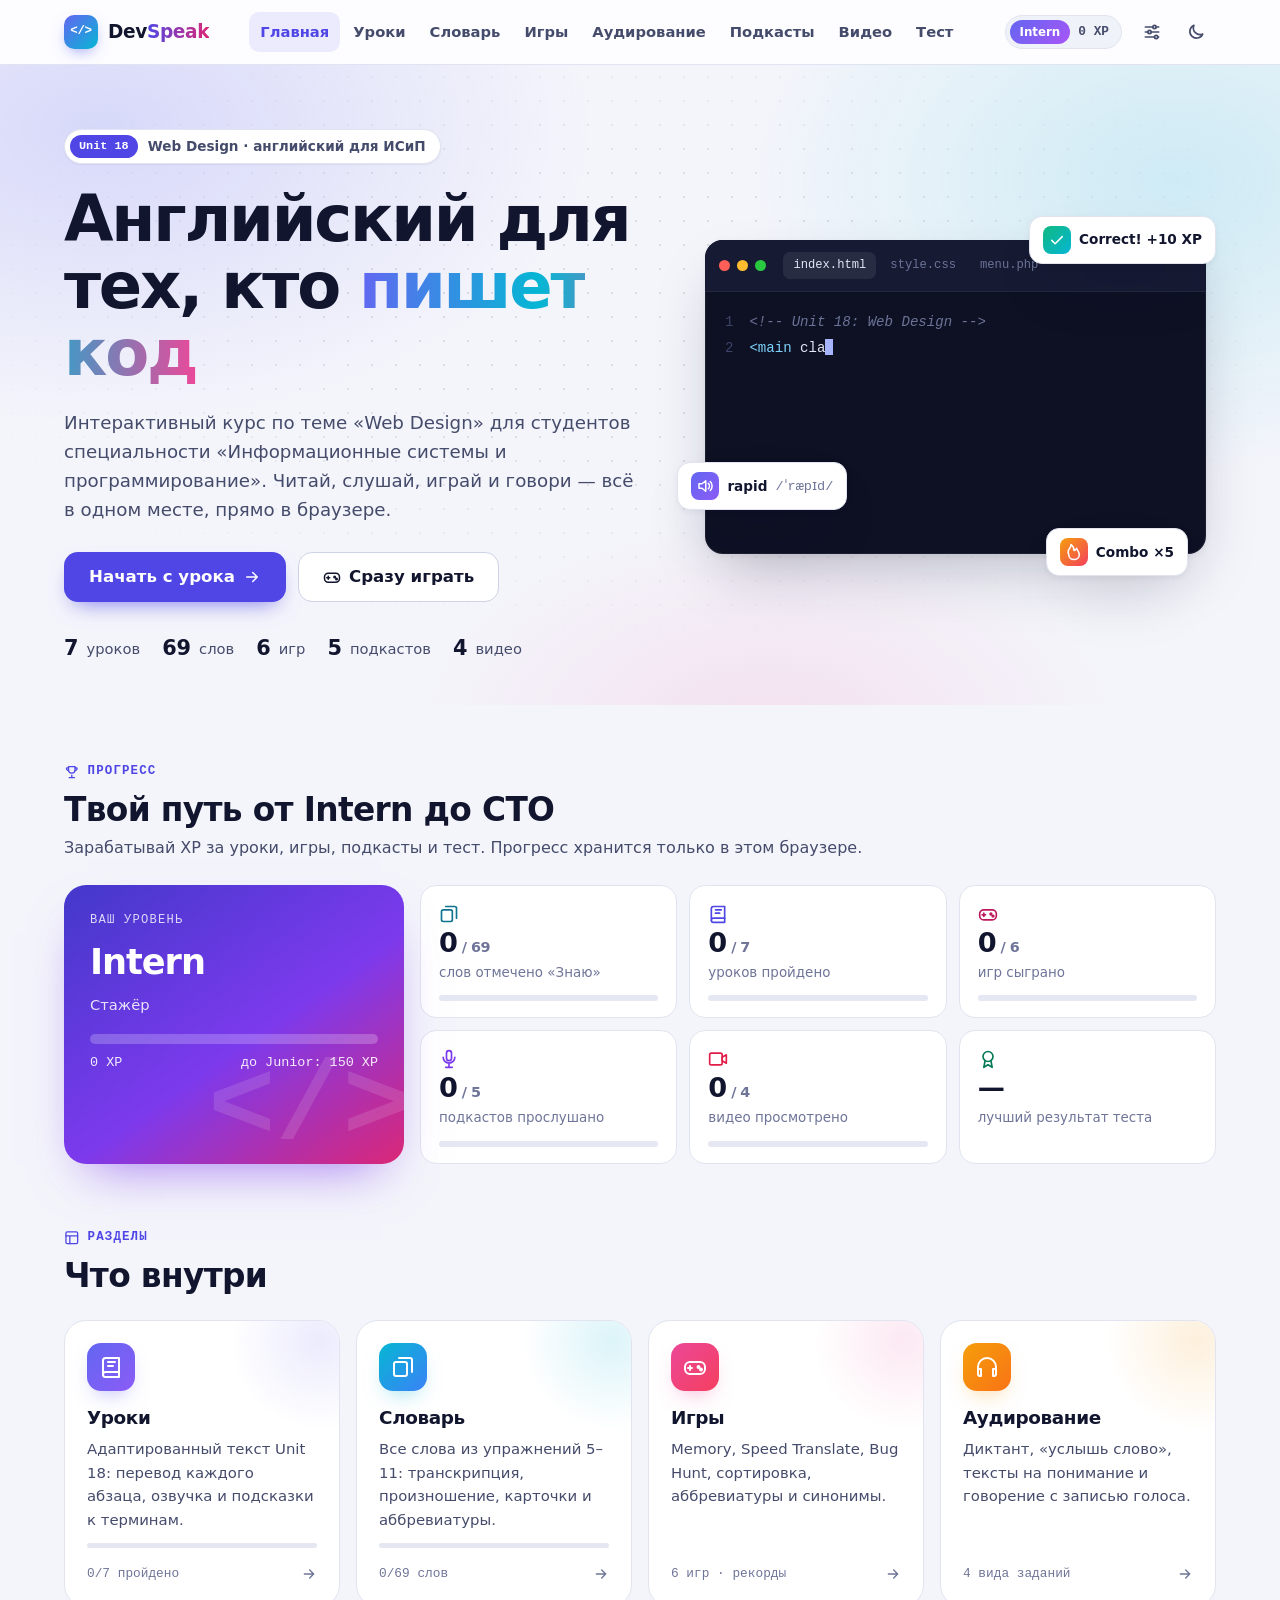
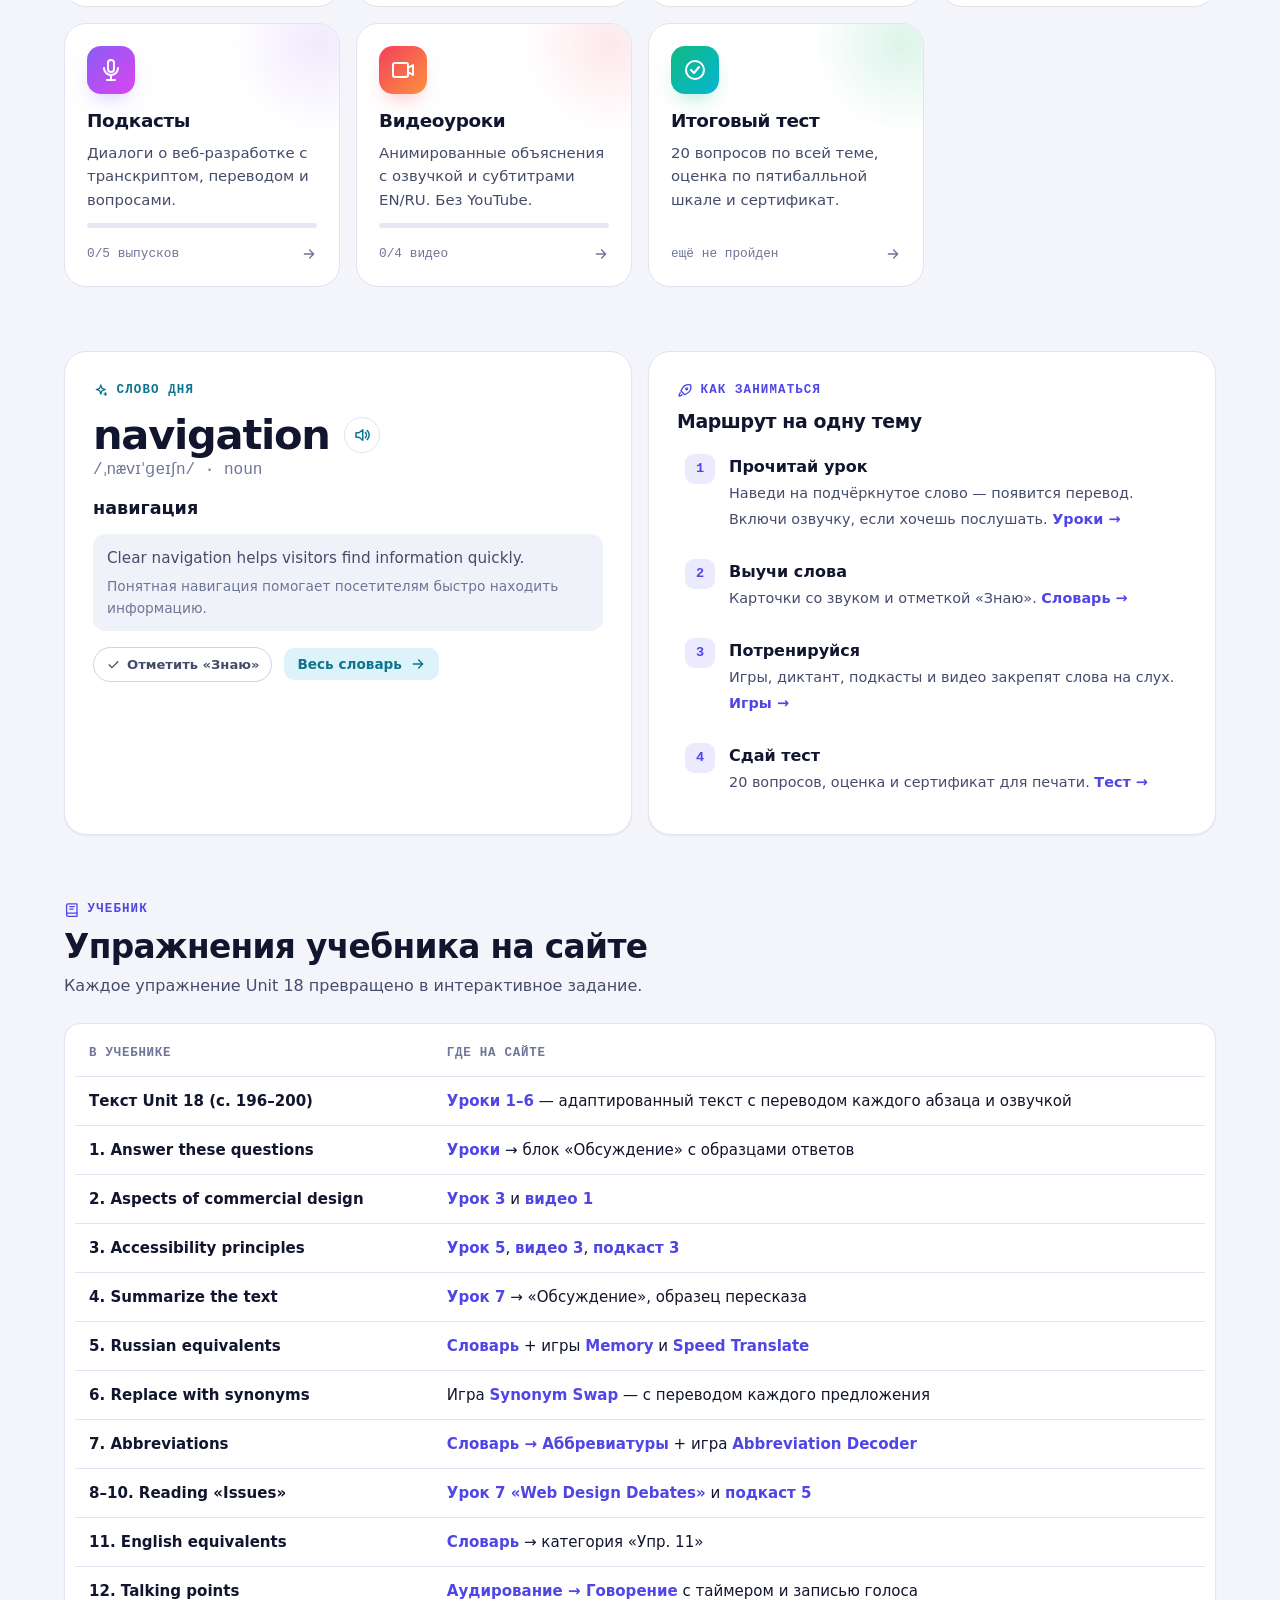
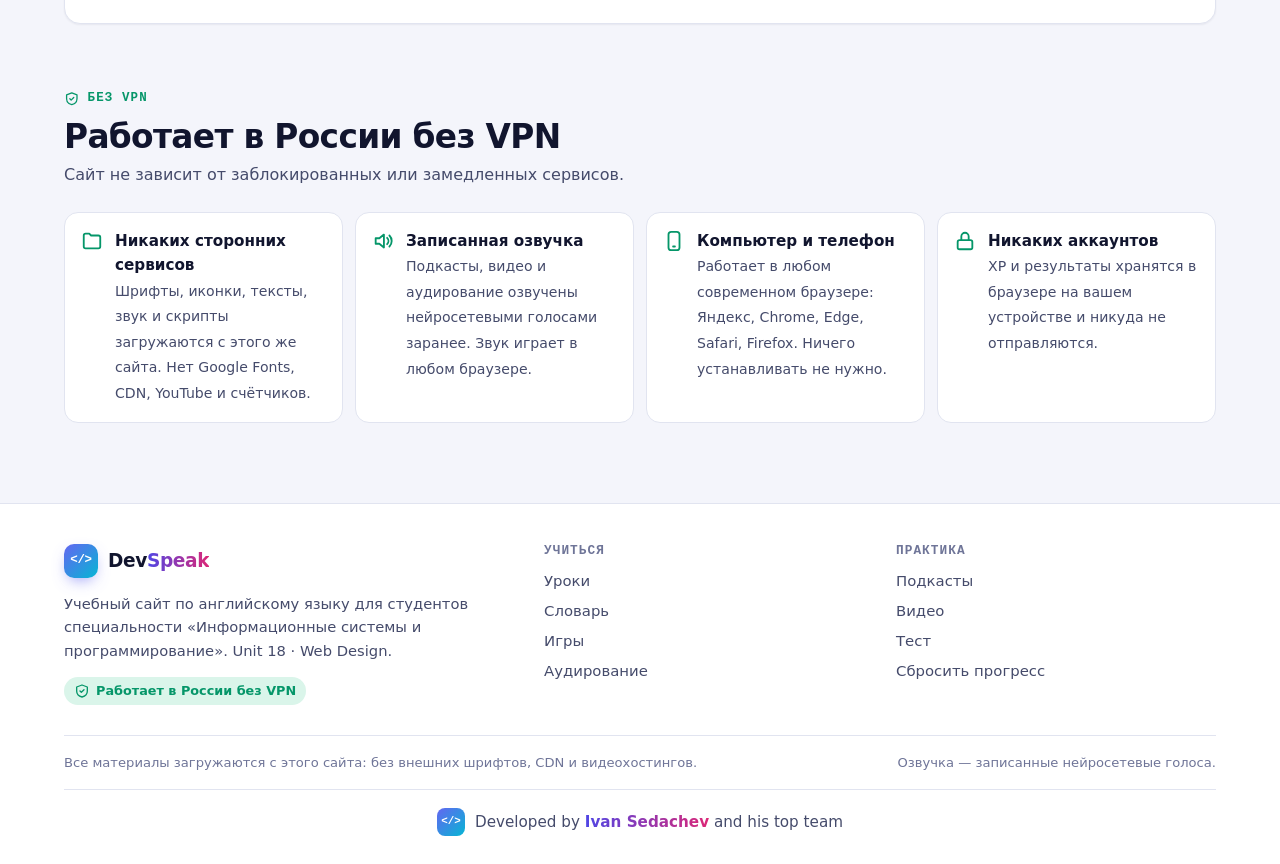
==== commit 434d2d1a: "Fix hosted-site copy, narrow-screen layout and link previews - Replace "open index.html from a flash" ====
--- a/index.html
+++ b/index.html
@@ -6,7 +6,20 @@
   <title>DevSpeak — английский для ИСиП</title>
   <meta name="description" content="Интерактивный курс английского для студентов специальности «Информационные системы и программирование»: Unit 18 Web Design. Уроки, словарь, игры, аудирование, подкасты, видео и тест.">
   <meta name="theme-color" content="#4f46e5">
+  <link rel="icon" href="favicon.ico" sizes="32x32">
   <link rel="icon" href="assets/img/favicon.svg" type="image/svg+xml">
+  <link rel="apple-touch-icon" href="assets/img/apple-touch-icon.png">
+  <link rel="canonical" href="https://devivan1.github.io/learning-english-for-it/">
+  <meta property="og:type" content="website">
+  <meta property="og:site_name" content="DevSpeak">
+  <meta property="og:locale" content="ru_RU">
+  <meta property="og:title" content="DevSpeak — английский для ИСиП">
+  <meta property="og:description" content="Интерактивный курс английского для студентов специальности «Информационные системы и программирование»: Unit 18 Web Design. Уроки, словарь, игры, аудирование, подкасты, видео и тест.">
+  <meta property="og:url" content="https://devivan1.github.io/learning-english-for-it/">
+  <meta property="og:image" content="https://devivan1.github.io/learning-english-for-it/assets/img/og-image.png">
+  <meta property="og:image:width" content="1200">
+  <meta property="og:image:height" content="630">
+  <meta name="twitter:card" content="summary_large_image">
   <link rel="stylesheet" href="assets/css/style.css">
   <script>try{var t=localStorage.getItem('devspeak:theme');if(t)document.documentElement.dataset.theme=t}catch(e){}</script>
 </head>
@@ -123,10 +136,10 @@
           </div>
         </div>
         <div class="feature-list">
-          <div class="feature"><i data-icon="folder"></i><div><b>Всё хранится локально</b><span>Шрифты, иконки, тексты и скрипты лежат в папке сайта. Нет Google Fonts, CDN и YouTube.</span></div></div>
-          <div class="feature"><i data-icon="volume"></i><div><b>Озвучка в браузере</b><span>Подкасты, видео и аудирование озвучивает встроенный синтезатор речи. Аудиофайлы скачивать не нужно.</span></div></div>
-          <div class="feature"><i data-icon="wifiOff"></i><div><b>Работает офлайн</b><span>Достаточно открыть index.html с компьютера или флешки. Интернет не нужен.</span></div></div>
-          <div class="feature"><i data-icon="lock"></i><div><b>Никаких аккаунтов</b><span>XP и результаты хранятся в браузере на вашем устройстве. Никуда не отправляются.</span></div></div>
+          <div class="feature"><i data-icon="folder"></i><div><b>Никаких сторонних сервисов</b><span>Шрифты, иконки, тексты, звук и скрипты загружаются с этого же сайта. Нет Google Fonts, CDN, YouTube и счётчиков.</span></div></div>
+          <div class="feature"><i data-icon="volume"></i><div><b>Записанная озвучка</b><span>Подкасты, видео и аудирование озвучены нейросетевыми голосами заранее. Звук играет в любом браузере.</span></div></div>
+          <div class="feature"><i data-icon="phone"></i><div><b>Компьютер и телефон</b><span>Работает в любом современном браузере: Яндекс, Chrome, Edge, Safari, Firefox. Ничего устанавливать не нужно.</span></div></div>
+          <div class="feature"><i data-icon="lock"></i><div><b>Никаких аккаунтов</b><span>XP и результаты хранятся в браузере на вашем устройстве и никуда не отправляются.</span></div></div>
         </div>
       </div>
     </section>
--- a/assets/css/style.css
+++ b/assets/css/style.css
@@ -427,9 +427,10 @@
 .hero-facts { display: flex; flex-wrap: wrap; gap: 8px 22px; margin-top: 30px; color: var(--text-2); font-size: .92rem; }
 .hero-facts span { display: inline-flex; align-items: center; gap: 8px; }
 .hero-facts b { font-family: var(--font-display); font-size: 1.3rem; color: var(--text); }
+.hero-grid > * { min-width: 0; }
 .hero-visual { position: relative; padding: 20px 10px; }
 @media (max-width: 960px) {
-  .hero-grid { grid-template-columns: 1fr; gap: 36px; }
+  .hero-grid { grid-template-columns: minmax(0, 1fr); gap: 36px; }
   .hero { padding-top: 40px; }
 }
 
@@ -498,7 +499,7 @@
 @media (max-width: 600px) { .stat-grid { grid-template-columns: repeat(2, 1fr); } }
 
 /* ---------- Home: modules ---------- */
-.module-grid { display: grid; grid-template-columns: repeat(auto-fill, minmax(262px, 1fr)); gap: 16px; }
+.module-grid { display: grid; grid-template-columns: repeat(auto-fill, minmax(min(262px, 100%), 1fr)); gap: 16px; }
 .module-card {
   position: relative; overflow: hidden; display: flex; flex-direction: column; gap: 10px; padding: 22px;
   border-radius: var(--radius-lg); background: var(--surface); border: 1px solid var(--border);
@@ -546,8 +547,17 @@
 .map-table td:first-child { font-weight: 650; white-space: nowrap; }
 .map-table a { color: var(--primary); font-weight: 650; }
 .table-wrap { overflow-x: auto; }
-
-.feature-list { display: grid; grid-template-columns: repeat(auto-fit, minmax(230px, 1fr)); gap: 12px; }
+@media (max-width: 600px) {
+  .map-table thead { display: none; }
+  .map-table, .map-table tbody, .map-table tr, .map-table td { display: block; width: 100%; }
+  .map-table tr { padding: 12px 8px; border-bottom: 1px solid var(--border); }
+  .map-table tr:last-child { border-bottom: 0; }
+  .map-table td { padding: 0; border: 0; }
+  .map-table td:first-child { white-space: normal; margin-bottom: 4px; }
+  .map-table td:last-child { color: var(--text-2); font-size: .9rem; }
+}
+
+.feature-list { display: grid; grid-template-columns: repeat(auto-fit, minmax(min(230px, 100%), 1fr)); gap: 12px; }
 .feature { display: flex; gap: 12px; padding: 16px; border-radius: 14px; background: var(--surface); border: 1px solid var(--border); }
 .feature .i { color: var(--success); width: 22px; height: 22px; margin-top: 1px; }
 .feature b { display: block; font-size: .95rem; }
@@ -684,7 +694,7 @@
 /* ---------- Vocabulary ---------- */
 .toolbar { display: flex; gap: 12px; align-items: center; flex-wrap: wrap; margin-bottom: 20px; }
 .toolbar .search { flex: 1 1 260px; }
-.word-grid { display: grid; grid-template-columns: repeat(auto-fill, minmax(300px, 1fr)); gap: 14px; }
+.word-grid { display: grid; grid-template-columns: repeat(auto-fill, minmax(min(300px, 100%), 1fr)); gap: 14px; }
 .word-card { position: relative; display: flex; flex-direction: column; gap: 8px; padding: 18px; border-radius: var(--radius); background: var(--surface); border: 1px solid var(--border); transition: border-color .2s, box-shadow .2s; }
 .word-card:hover { box-shadow: var(--shadow); }
 .word-card.is-known { border-color: var(--success); }
@@ -725,7 +735,7 @@
 .flash-face.back .ff-cat .tag-pill { background: rgba(255, 255, 255, .18); color: #fff; }
 .flash-actions { display: flex; gap: 10px; flex-wrap: wrap; justify-content: center; }
 .flash-done { text-align: center; padding: 30px; }
-.abbr-grid { display: grid; grid-template-columns: repeat(auto-fill, minmax(260px, 1fr)); gap: 14px; }
+.abbr-grid { display: grid; grid-template-columns: repeat(auto-fill, minmax(min(260px, 100%), 1fr)); gap: 14px; }
 .abbr-card { padding: 18px; border-radius: var(--radius); background: var(--surface); border: 1px solid var(--border); display: flex; flex-direction: column; gap: 6px; }
 .abbr-card .ab { display: flex; align-items: center; justify-content: space-between; }
 .abbr-card .ab b { font-family: var(--mono); font-size: 1.5rem; font-weight: 800; background: var(--accent-grad); -webkit-background-clip: text; background-clip: text; color: transparent; }
@@ -734,7 +744,7 @@
 .abbr-card .ru { color: var(--text-2); font-size: .9rem; }
 
 /* ---------- Games ---------- */
-.game-grid { display: grid; grid-template-columns: repeat(auto-fill, minmax(300px, 1fr)); gap: 18px; }
+.game-grid { display: grid; grid-template-columns: repeat(auto-fill, minmax(min(300px, 100%), 1fr)); gap: 18px; }
 .game-card { display: flex; flex-direction: column; border-radius: var(--radius-lg); background: var(--surface); border: 1px solid var(--border); overflow: hidden; transition: transform .2s, box-shadow .2s; }
 .game-card:hover { transform: translateY(-4px); box-shadow: var(--shadow-lg); }
 .gc-art { position: relative; height: 150px; background: var(--accent-grad); display: grid; place-items: center; color: #fff; overflow: hidden; }
@@ -817,7 +827,15 @@
 .key:hover:not(:disabled) { border-color: var(--accent); color: var(--accent); }
 .key.hit { background: var(--success); color: #fff; border-color: var(--success); }
 .key.miss { background: var(--surface-3); color: var(--muted); border-color: transparent; text-decoration: line-through; }
-@media (max-width: 600px) { .key { width: 29px; height: 42px; font-size: .85rem; border-radius: 8px; } .kb-row { gap: 4px; } .slot { width: 28px; height: 40px; font-size: 1.05rem; } }
+@media (max-width: 600px) {
+  .keyboard { width: 100%; }
+  .kb-row { gap: 4px; width: 100%; justify-content: center; }
+  .key { flex: 1 1 0; min-width: 0; max-width: 36px; width: auto; height: 42px; font-size: .85rem; border-radius: 8px; padding: 0; }
+  .slot { width: 26px; height: 40px; font-size: 1.05rem; }
+  .slots { gap: 4px; }
+  .server { flex-wrap: wrap; justify-content: center; max-width: 100%; }
+  .server-bugs .i { width: 18px; height: 18px; }
+}
 .server { display: inline-flex; align-items: center; gap: 12px; padding: 10px 16px; border-radius: 14px; background: var(--surface-2); border: 1px solid var(--border); margin-bottom: 16px; }
 .server-bugs { display: flex; gap: 4px; }
 .server-bugs .i { width: 22px; height: 22px; color: var(--border-2); transition: .2s; }
@@ -839,7 +857,9 @@
 .sort-card { width: 100%; padding: 26px 20px; border-radius: 18px; background: var(--accent-grad); color: #fff; font-family: var(--font-display); font-size: 1.35rem; font-weight: 750; box-shadow: 0 18px 40px -18px var(--accent-shadow); cursor: grab; user-select: none; }
 .sort-card:active { cursor: grabbing; }
 .sort-btns { display: flex; gap: 10px; width: 100%; }
-.sort-btns .btn { flex: 1; }
+.sort-btns .btn { flex: 1; min-width: 0; white-space: normal; }
+@media (max-width: 400px) { .sort-btns .btn { padding: 10px 8px; font-size: .85rem; gap: 4px; } }
+@media (max-width: 600px) { .para { margin: 0 -8px 6px; padding: 12px 8px; } }
 @media (max-width: 760px) {
   .sort-arena { grid-template-columns: 1fr 1fr; }
   .sort-center { grid-column: 1 / -1; order: -1; }
@@ -878,7 +898,7 @@
 .score-pill.good { background: var(--success-soft); color: var(--success); }
 .score-pill.mid { background: var(--orange-soft); color: var(--orange); }
 .score-pill.low { background: var(--danger-soft); color: var(--danger); }
-.text-list { display: grid; grid-template-columns: repeat(auto-fit, minmax(220px, 1fr)); gap: 12px; margin-bottom: 20px; }
+.text-list { display: grid; grid-template-columns: repeat(auto-fit, minmax(min(220px, 100%), 1fr)); gap: 12px; margin-bottom: 20px; }
 .text-pick { text-align: left; padding: 16px; border-radius: 14px; border: 1px solid var(--border); background: var(--surface); transition: .15s; display: flex; flex-direction: column; gap: 4px; }
 .text-pick:hover { border-color: var(--accent); }
 .text-pick.is-active { border-color: var(--accent); background: var(--accent-soft); }
@@ -892,7 +912,7 @@
 .tf-row p { flex: 1 1 280px; margin: 0; font-weight: 550; }
 .tf-btns { display: flex; gap: 6px; }
 .tf-btns .opt { width: auto; padding: 8px 14px; }
-.topic-grid { display: grid; grid-template-columns: repeat(auto-fit, minmax(190px, 1fr)); gap: 12px; margin-bottom: 20px; }
+.topic-grid { display: grid; grid-template-columns: repeat(auto-fit, minmax(min(190px, 100%), 1fr)); gap: 12px; margin-bottom: 20px; }
 .prompt-list { margin: 0 0 16px; padding-left: 20px; color: var(--text-2); }
 .prompt-list li { margin-bottom: 6px; }
 .phrase-chips { display: flex; flex-wrap: wrap; gap: 8px; }
